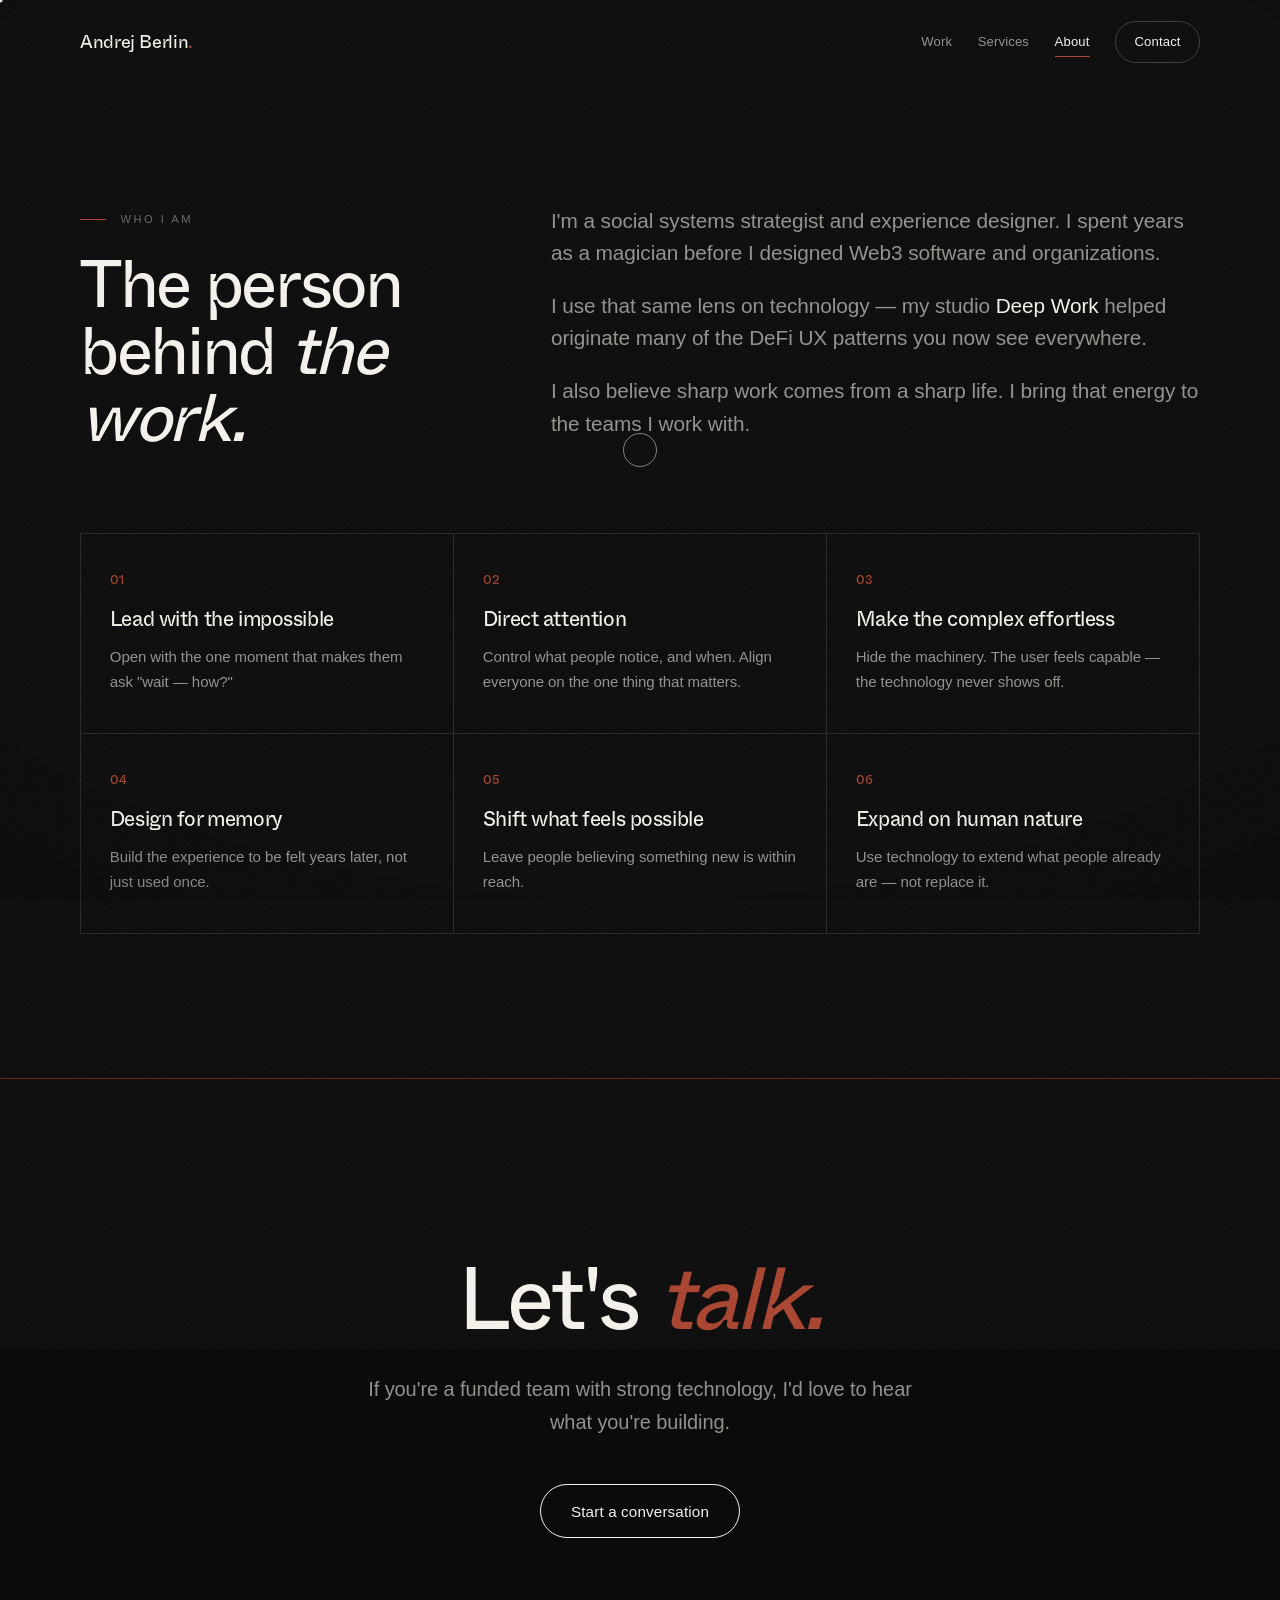
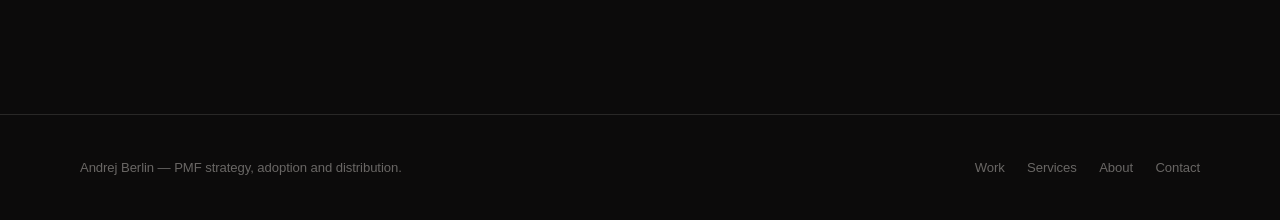
==== about.html @ c1f463de "Build personal website" ====
<!DOCTYPE html>
<html lang="en">
<head>
  <meta charset="UTF-8">
  <meta name="viewport" content="width=device-width, initial-scale=1.0">
  <meta name="description" content="About Andrej Berlin — social systems strategist and experience designer, and the principles behind the work.">
  <title>About — Andrej Berlin</title>
  <link rel="stylesheet" href="styles.css">
</head>
<body>
  <div class="grain" aria-hidden="true"></div>
  <div class="vignette" aria-hidden="true"></div>
  <div class="cursor-ring" aria-hidden="true"></div>
  <div class="cursor-dot" aria-hidden="true"></div>

  <nav class="site-nav" aria-label="Primary navigation">
    <div class="wrap nav-inner">
      <a class="brand" href="index.html">Andrej Berlin<span>.</span></a>
      <div class="nav-links">
        <a href="work.html">Work</a>
        <a href="services.html">Services</a>
        <a href="about.html" aria-current="page">About</a>
        <a class="nav-cta" href="index.html#contact">Contact</a>
      </div>
    </div>
  </nav>

  <main>
    <section class="section page-top">
      <div class="wrap">
        <div class="section-grid">
          <div>
            <p class="section-kicker">Who I am</p>
            <h1 class="page-title reveal">The person behind <span class="accent">the work.</span></h1>
          </div>
          <div class="about-copy">
            <p class="reveal">I'm a social systems strategist and experience designer. I spent years as a magician before I designed Web3 software and organizations.</p>
            <p class="reveal">I use that same lens on technology — my studio <b>Deep Work</b> helped originate many of the DeFi UX patterns you now see everywhere.</p>
            <p class="reveal">I also believe sharp work comes from a sharp life. I bring that energy to the teams I work with.</p>
          </div>
        </div>

        <div class="principles stagger" aria-label="Experience design principles">
          <article class="principle reveal">
            <span class="item-number">01</span>
            <h3>Lead with the impossible</h3>
            <p>Open with the one moment that makes them ask "wait — how?"</p>
          </article>
          <article class="principle reveal">
            <span class="item-number">02</span>
            <h3>Direct attention</h3>
            <p>Control what people notice, and when. Align everyone on the one thing that matters.</p>
          </article>
          <article class="principle reveal">
            <span class="item-number">03</span>
            <h3>Make the complex effortless</h3>
            <p>Hide the machinery. The user feels capable — the technology never shows off.</p>
          </article>
          <article class="principle reveal">
            <span class="item-number">04</span>
            <h3>Design for memory</h3>
            <p>Build the experience to be felt years later, not just used once.</p>
          </article>
          <article class="principle reveal">
            <span class="item-number">05</span>
            <h3>Shift what feels possible</h3>
            <p>Leave people believing something new is within reach.</p>
          </article>
          <article class="principle reveal">
            <span class="item-number">06</span>
            <h3>Expand on human nature</h3>
            <p>Use technology to extend what people already are — not replace it.</p>
          </article>
        </div>
      </div>
    </section>

    <section class="section final hairline-blood">
      <div class="wrap">
        <h2 class="reveal">Let's <span class="accent-blood">talk.</span></h2>
        <p class="reveal">If you're a funded team with strong technology, I'd love to hear what you're building.</p>
        <a class="button reveal" href="https://t.me/andrejberlin" target="_blank" rel="noopener">Start a conversation</a>
      </div>
    </section>
  </main>

  <footer class="site-footer">
    <div class="wrap footer-inner">
      <span>Andrej Berlin — PMF strategy, adoption and distribution.</span>
      <nav class="footer-links" aria-label="Footer">
        <a href="work.html">Work</a>
        <a href="services.html">Services</a>
        <a href="about.html">About</a>
        <a href="index.html#contact">Contact</a>
      </nav>
    </div>
  </footer>

  <script src="script.js"></script>
</body>
</html>
---- styles.css ----
/* ABC Whyte Inktrap — display face. License owned; files live in /fonts/.
   Only the Regular is present, so it covers the 400–500 display range;
   body text falls back to a neutral grotesque per the brief. */
@font-face {
  font-family: "ABC Whyte Inktrap";
  src: url("fonts/ABCWhyteInktrap-Regular.otf") format("opentype");
  font-weight: 400 500;
  font-style: normal;
  font-display: swap;
}

:root {
  --bg: #0c0b0b;
  --fg: #f4f1ea;
  --oxblood: #6e2113;
  --oxblood-bright: #a8442f;
  --muted: rgba(244, 241, 234, 0.58);
  --quiet: rgba(244, 241, 234, 0.40);
  --line: rgba(244, 241, 234, 0.12);
  --line-strong: rgba(244, 241, 234, 0.22);
  --display: "ABC Whyte Inktrap", "Helvetica Neue", Arial, sans-serif;
  --body: "ABC Whyte", "Helvetica Neue", Arial, sans-serif;
  --ease: cubic-bezier(0.16, 1, 0.3, 1);
}

* { box-sizing: border-box; }

html { scroll-behavior: smooth; }

body {
  margin: 0;
  background: var(--bg);
  color: var(--fg);
  font-family: var(--body);
  font-weight: 400;
  line-height: 1.65;
  letter-spacing: -0.005em;
  -webkit-font-smoothing: antialiased;
  text-rendering: optimizeLegibility;
  overflow-x: hidden;
}

::selection {
  background: var(--oxblood);
  color: var(--fg);
}

img { max-width: 100%; display: block; }
a { color: inherit; }

.wrap {
  width: min(1120px, calc(100% - 48px));
  margin: 0 auto;
}

/* ---------- Atmosphere: grain + vignette ---------- */
.grain,
.vignette {
  position: fixed;
  inset: -50%;
  width: 200%;
  height: 200%;
  pointer-events: none;
  z-index: 9000;
}
.grain {
  background-image: url("data:image/svg+xml,%3Csvg xmlns='http://www.w3.org/2000/svg' width='160' height='160'%3E%3Cfilter id='n'%3E%3CfeTurbulence type='fractalNoise' baseFrequency='0.8' numOctaves='2' stitchTiles='stitch'/%3E%3C/filter%3E%3Crect width='100%25' height='100%25' filter='url(%23n)'/%3E%3C/svg%3E");
  opacity: 0.045;
  mix-blend-mode: screen;
  animation: grain 600ms steps(1) infinite;
  will-change: transform;
}
@keyframes grain {
  0%   { transform: translate(0, 0); }
  10%  { transform: translate(-4%, -2%); }
  20%  { transform: translate(-8%, 4%); }
  30%  { transform: translate(4%, -6%); }
  40%  { transform: translate(-2%, 8%); }
  50%  { transform: translate(-8%, 2%); }
  60%  { transform: translate(6%, 0); }
  70%  { transform: translate(0, 6%); }
  80%  { transform: translate(3%, -4%); }
  90%  { transform: translate(-4%, 4%); }
  100% { transform: translate(0, 0); }
}
.vignette {
  inset: 0;
  width: 100%;
  height: 100%;
  background: radial-gradient(125% 105% at 50% 42%, transparent 55%, rgba(0, 0, 0, 0.55) 100%);
  z-index: 8999;
}

/* ---------- Custom cursor ---------- */
.cursor-dot,
.cursor-ring {
  position: fixed;
  top: 0;
  left: 0;
  pointer-events: none;
  z-index: 9500;
  border-radius: 50%;
  transform: translate(-50%, -50%);
  opacity: 0;
  transition: opacity 400ms ease;
}
.cursor-dot {
  width: 5px;
  height: 5px;
  background: var(--fg);
}
.cursor-ring {
  width: 34px;
  height: 34px;
  border: 1px solid rgba(244, 241, 234, 0.5);
  transition: width 300ms var(--ease), height 300ms var(--ease),
              border-color 300ms var(--ease), background-color 300ms var(--ease),
              opacity 400ms ease;
}
body.cursor-on .cursor-dot,
body.cursor-on .cursor-ring { opacity: 1; }
body.cursor-on { cursor: none; }
body.cursor-on a,
body.cursor-on button { cursor: none; }
.cursor-ring.is-hover {
  width: 64px;
  height: 64px;
  border-color: rgba(244, 241, 234, 0.18);
  background: rgba(168, 68, 47, 0.12);
}

/* ---------- Nav ---------- */
.site-nav {
  position: fixed;
  top: 0;
  left: 0;
  right: 0;
  z-index: 100;
  transition: background-color 400ms ease, border-color 400ms ease, backdrop-filter 400ms ease;
  border-bottom: 1px solid transparent;
}
.site-nav.condensed {
  background: rgba(12, 11, 11, 0.72);
  border-bottom-color: var(--line);
  backdrop-filter: blur(14px);
}
.nav-inner {
  display: flex;
  align-items: center;
  justify-content: space-between;
  gap: 1.5rem;
  min-height: 84px;
  transition: min-height 400ms ease;
}
.site-nav.condensed .nav-inner { min-height: 62px; }

.brand {
  font-family: var(--display);
  font-size: 1.15rem;
  font-weight: 500;
  letter-spacing: -0.02em;
  text-decoration: none;
  white-space: nowrap;
}
.brand span { color: var(--oxblood-bright); }

.nav-links {
  display: flex;
  align-items: center;
  gap: 1.6rem;
  font-size: 0.82rem;
  letter-spacing: 0.01em;
  color: var(--muted);
}
.nav-links a {
  position: relative;
  text-decoration: none;
  transition: color 300ms ease;
}
.nav-links a:not(.nav-cta)::after {
  content: "";
  position: absolute;
  left: 0;
  bottom: -4px;
  width: 100%;
  height: 1px;
  background: var(--fg);
  transform: scaleX(0);
  transform-origin: left;
  transition: transform 380ms var(--ease);
}
.nav-links a:not(.nav-cta):hover { color: var(--fg); }
.nav-links a:not(.nav-cta):hover::after { transform: scaleX(1); }
.nav-links a[aria-current="page"] { color: var(--fg); }
.nav-links a[aria-current="page"]:not(.nav-cta)::after { transform: scaleX(1); background: var(--oxblood-bright); }

.nav-cta {
  padding: 0.55rem 1.15rem;
  border: 1px solid var(--line-strong);
  border-radius: 999px;
  color: var(--fg);
  transition: border-color 300ms ease, background-color 300ms ease, color 300ms ease;
}
.nav-cta:hover {
  border-color: var(--oxblood-bright);
  background: var(--oxblood);
}

/* ---------- Buttons ---------- */
.button {
  display: inline-flex;
  align-items: center;
  justify-content: center;
  min-height: 54px;
  padding: 0 1.9rem;
  border: 1px solid var(--fg);
  border-radius: 999px;
  font-family: var(--body);
  font-size: 0.95rem;
  letter-spacing: 0.01em;
  text-decoration: none;
  background: transparent;
  color: var(--fg);
  transition: background-color 320ms var(--ease), color 320ms var(--ease), border-color 320ms var(--ease);
}
.button:hover {
  background: var(--fg);
  color: var(--bg);
}

/* ---------- Eyebrow / kicker labels ---------- */
.eyebrow,
.section-kicker {
  display: inline-block;
  margin: 0 0 1.4rem;
  font-size: 0.7rem;
  font-weight: 500;
  letter-spacing: 0.22em;
  text-transform: uppercase;
  color: var(--quiet);
}
.section-kicker::before {
  content: "";
  display: inline-block;
  width: 26px;
  height: 1px;
  margin-right: 0.9rem;
  vertical-align: middle;
  background: var(--oxblood-bright);
}

/* ---------- Display type ---------- */
h1, h2, h3 {
  font-family: var(--display);
  font-weight: 500;
  letter-spacing: -0.03em;
}
.accent { font-style: italic; }
.accent-blood { color: var(--oxblood-bright); font-style: italic; }

/* ---------- Hero ---------- */
.hero {
  position: relative;
  min-height: 100svh;
  display: flex;
  align-items: center;
  overflow: hidden;
  isolation: isolate;
}
.hero-bg {
  position: absolute;
  inset: 0;
  z-index: -2;
  background: url("assets/hero-experience-lab.png") center / cover no-repeat;
  filter: grayscale(1) contrast(1.05) brightness(0.5);
  opacity: 0.18;
  transform: scale(1.06);
}
.hero::after {
  content: "";
  position: absolute;
  inset: 0;
  z-index: -1;
  background:
    linear-gradient(180deg, rgba(12, 11, 11, 0.65) 0%, rgba(12, 11, 11, 0.2) 45%, var(--bg) 100%),
    linear-gradient(90deg, var(--bg) 0%, rgba(12, 11, 11, 0.35) 60%, rgba(12, 11, 11, 0.05) 100%);
}
.hero-content {
  width: min(900px, 100%);
  padding: 9rem 0 7rem;
}
.hero h1 {
  margin: 0;
  font-size: clamp(2.9rem, 8.5vw, 6.6rem);
  line-height: 0.97;
  letter-spacing: -0.04em;
}
.hero h1 .line {
  display: block;
  overflow: hidden;
}
.hero h1 .line > span {
  display: block;
  transform: translateY(105%);
  transition: transform 900ms var(--ease);
}
.hero p {
  max-width: none;
  text-wrap: balance;
  margin: 2rem 0 0;
  font-size: clamp(1.05rem, 2.2vw, 1.3rem);
  color: var(--muted);
  opacity: 0;
  transform: translateY(14px);
  transition: opacity 900ms ease 700ms, transform 900ms var(--ease) 700ms;
}
/* keep the subline on a single line once there's room for it */
@media (min-width: 760px) {
  .hero p { white-space: nowrap; }
}
/* choreographed load */
body.loaded .hero h1 .line:nth-child(1) > span { transform: translateY(0); transition-delay: 200ms; }
body.loaded .hero h1 .line:nth-child(2) > span { transform: translateY(0); transition-delay: 340ms; }
body.loaded .hero h1 .line:nth-child(3) > span { transform: translateY(0); transition-delay: 480ms; }
body.loaded .hero p { opacity: 1; transform: translateY(0); }
.hero .accent-blood {
  opacity: 0;
  transition: opacity 1000ms ease 1100ms;
}
body.loaded .hero .accent-blood { opacity: 1; }

.scroll-cue {
  position: absolute;
  left: 50%;
  bottom: 2.2rem;
  transform: translateX(-50%);
  font-size: 0.66rem;
  letter-spacing: 0.22em;
  text-transform: uppercase;
  color: var(--quiet);
  opacity: 0;
  transition: opacity 800ms ease 1600ms;
}
body.loaded .scroll-cue { opacity: 1; }
.scroll-cue::after {
  content: "";
  display: block;
  width: 1px;
  height: 34px;
  margin: 0.7rem auto 0;
  background: linear-gradient(var(--quiet), transparent);
  animation: cue 2.4s var(--ease) infinite;
}
@keyframes cue {
  0% { transform: scaleY(0); transform-origin: top; }
  40% { transform: scaleY(1); transform-origin: top; }
  60% { transform: scaleY(1); transform-origin: bottom; }
  100% { transform: scaleY(0); transform-origin: bottom; }
}

/* ---------- Sections ---------- */
.section { padding: clamp(5rem, 12vw, 9rem) 0; }
.hairline { border-top: 1px solid var(--line); }
.hairline-blood { border-top: 1px solid var(--oxblood); }

.section-grid {
  display: grid;
  grid-template-columns: minmax(0, 0.85fr) minmax(0, 1.4fr);
  gap: clamp(2rem, 6vw, 5rem);
  align-items: start;
}

h2 {
  margin: 0;
  font-size: clamp(2.1rem, 5vw, 3.6rem);
  line-height: 1.02;
  letter-spacing: -0.035em;
}

.lead {
  max-width: 44rem;
  margin: 0;
  font-size: clamp(1.05rem, 2vw, 1.25rem);
  line-height: 1.55;
  color: var(--muted);
}
.pull {
  max-width: 36rem;
  margin: 2.4rem 0 0;
  padding-left: 1.6rem;
  border-left: 1px solid var(--oxblood);
  font-family: var(--display);
  font-size: clamp(1.4rem, 3vw, 1.9rem);
  font-style: italic;
  line-height: 1.32;
  letter-spacing: -0.02em;
  color: var(--fg);
}

/* ---------- Subpage masthead ---------- */
.section.page-top { padding-top: clamp(8.5rem, 16vw, 13rem); }
.page-title {
  margin: 0;
  font-size: clamp(2.4rem, 6vw, 4.2rem);
  line-height: 1;
  letter-spacing: -0.035em;
}

/* ---------- Metrics / proof bar ---------- */
.metrics { padding: clamp(3.5rem, 7vw, 5rem) 0; }
.metric-grid {
  display: grid;
  grid-template-columns: repeat(4, 1fr);
  gap: 0;
}
.metric {
  padding: 0.4rem clamp(1rem, 3vw, 2rem) 0.4rem 0;
}
.metric + .metric { border-left: 1px solid var(--line); padding-left: clamp(1rem, 3vw, 2rem); }
.metric strong {
  display: block;
  font-family: var(--display);
  font-size: clamp(2.2rem, 5vw, 3.4rem);
  font-weight: 500;
  letter-spacing: -0.04em;
  line-height: 1;
}
.metric span {
  display: block;
  margin-top: 0.85rem;
  max-width: 16rem;
  font-size: 0.86rem;
  line-height: 1.45;
  color: var(--muted);
}

/* ---------- Principles ---------- */
.principles {
  display: grid;
  grid-template-columns: repeat(3, 1fr);
  margin-top: clamp(3rem, 6vw, 4.5rem);
  border-top: 1px solid var(--line);
  border-left: 1px solid var(--line);
}
.principle {
  padding: 2rem 1.8rem 2.4rem;
  border-right: 1px solid var(--line);
  border-bottom: 1px solid var(--line);
  min-height: 200px;
}
.item-number {
  font-family: var(--display);
  font-size: 0.8rem;
  letter-spacing: 0.05em;
  color: var(--oxblood-bright);
}
.principle h3,
.service h3,
.talk h3 {
  margin: 1rem 0 0;
  font-size: 1.3rem;
  font-weight: 500;
  letter-spacing: -0.02em;
  line-height: 1.15;
}
.principle p,
.service p {
  margin: 0.8rem 0 0;
  font-size: 0.94rem;
  color: var(--muted);
}

/* ---------- Clients ---------- */
.client-grid {
  display: grid;
  grid-template-columns: repeat(3, 1fr);
  margin-top: clamp(3rem, 6vw, 4.5rem);
  border-top: 1px solid var(--line);
  border-left: 1px solid var(--line);
}
.client {
  padding: 1.9rem 1.8rem 2.2rem;
  border-right: 1px solid var(--line);
  border-bottom: 1px solid var(--line);
  min-height: 190px;
}
.client strong {
  display: block;
  font-family: var(--display);
  font-size: 1.35rem;
  font-weight: 500;
  letter-spacing: -0.02em;
}
.client p {
  margin: 0.85rem 0 0;
  font-size: 0.92rem;
  color: var(--muted);
}
.client b { color: var(--fg); font-weight: 500; }
.client-feature {
  grid-column: 1 / -1;
  min-height: auto;
  display: flex;
  align-items: center;
  padding: clamp(2rem, 5vw, 3rem) 1.8rem;
}
.client-feature p {
  margin: 0;
  max-width: 52rem;
  font-family: var(--display);
  font-size: clamp(1.2rem, 2.6vw, 1.65rem);
  font-style: italic;
  line-height: 1.4;
  letter-spacing: -0.02em;
  color: var(--fg);
}
.client-feature b { color: var(--oxblood-bright); font-weight: 400; }

/* ---------- Services ---------- */
.service-grid {
  display: grid;
  grid-template-columns: repeat(3, 1fr);
  margin-top: clamp(3rem, 6vw, 4.5rem);
  border-top: 1px solid var(--line);
  border-left: 1px solid var(--line);
}
.service {
  padding: 2rem 1.8rem 2.4rem;
  border-right: 1px solid var(--line);
  border-bottom: 1px solid var(--line);
}

/* ---------- About ---------- */
.about-copy { max-width: 46rem; }
.about-copy p {
  margin: 0 0 1.3rem;
  font-size: clamp(1.05rem, 2vw, 1.3rem);
  line-height: 1.55;
  color: var(--muted);
}
.about-copy b { color: var(--fg); font-weight: 500; }

/* ---------- Testimonials ---------- */
.quote-grid {
  display: grid;
  grid-template-columns: repeat(3, 1fr);
  gap: 1px;
  margin-top: clamp(3rem, 6vw, 4.5rem);
  background: var(--line);
  border: 1px solid var(--line);
}
.quote {
  margin: 0;
  padding: 2rem 1.8rem;
  background: var(--bg);
}
.quote p {
  margin: 0;
  font-family: var(--display);
  font-size: 1.12rem;
  font-style: italic;
  line-height: 1.45;
  letter-spacing: -0.015em;
  color: var(--fg);
}
.quote cite {
  display: block;
  margin-top: 1.4rem;
  font-family: var(--body);
  font-size: 0.8rem;
  font-style: normal;
  letter-spacing: 0.02em;
  color: var(--quiet);
}

/* ---------- Talks ---------- */
.talk-list {
  margin-top: clamp(3rem, 6vw, 4.5rem);
  border-top: 1px solid var(--line);
}
.talk {
  display: grid;
  grid-template-columns: 12rem minmax(0, 1fr);
  gap: 2rem;
  padding: 2rem 0;
  border-bottom: 1px solid var(--line);
  transition: padding 420ms var(--ease);
}
.talk time {
  font-size: 0.72rem;
  font-weight: 500;
  letter-spacing: 0.16em;
  text-transform: uppercase;
  color: var(--quiet);
  transition: color 420ms ease;
}
.talk h3 {
  margin: 0;
  font-size: clamp(1.3rem, 2.6vw, 1.7rem);
  transition: transform 420ms var(--ease);
}
.talk p {
  max-width: 48rem;
  margin: 0.9rem 0 0;
  font-size: 0.95rem;
  color: var(--muted);
  max-height: 0;
  opacity: 0;
  overflow: hidden;
  transform: translateY(-6px);
  transition: max-height 520ms var(--ease), opacity 420ms ease, transform 520ms var(--ease), margin 520ms var(--ease);
}
.talk:hover { padding: 2.4rem 0; }
.talk:hover time { color: var(--oxblood-bright); }
.talk:hover h3 { transform: translateX(8px); }
.talk:hover p { max-height: 14rem; opacity: 1; transform: translateY(0); }

/* ---------- Final CTA ---------- */
.final {
  text-align: center;
  padding: clamp(6rem, 14vw, 11rem) 0;
}
.final h2 {
  max-width: 16ch;
  margin: 0 auto;
  font-size: clamp(2.6rem, 8vw, 5.5rem);
}
.final p {
  max-width: 34rem;
  margin: 1.8rem auto 0;
  font-size: clamp(1.05rem, 2vw, 1.25rem);
  color: var(--muted);
}
.final .button { margin-top: 2.8rem; }

/* ---------- Footer ---------- */
.site-footer {
  padding: 2.6rem 0;
  border-top: 1px solid var(--line);
  font-size: 0.82rem;
  color: var(--quiet);
}
.footer-inner {
  display: flex;
  justify-content: space-between;
  align-items: center;
  gap: 1.5rem;
  flex-wrap: wrap;
}
.footer-links {
  display: flex;
  gap: 1.4rem;
}
.footer-links a { text-decoration: none; transition: color 300ms ease; }
.footer-links a:hover { color: var(--fg); }

/* ---------- Reveal animation ---------- */
.reveal {
  opacity: 0;
  transform: translateY(26px);
  transition: opacity 800ms ease, transform 900ms var(--ease);
}
.reveal.in {
  opacity: 1;
  transform: none;
}

/* ---------- Word-swap misdirection ---------- */
.swap {
  display: inline-block;
  transition: opacity 600ms ease;
}

/* ---------- Responsive ---------- */
@media (max-width: 940px) {
  .nav-links a:not(.nav-cta) { display: none; }
  .section-grid { grid-template-columns: 1fr; }
  .principles,
  .client-grid,
  .service-grid,
  .quote-grid { grid-template-columns: repeat(2, 1fr); }
  .metric-grid { grid-template-columns: repeat(2, 1fr); gap: 0 0; }
  .metric { padding: 1.5rem 0; border-left: none; }
  .metric + .metric { border-left: none; padding-left: 0; }
  .metric:nth-child(2n) { padding-left: clamp(1rem, 4vw, 2rem); border-left: 1px solid var(--line); }
  .talk:hover p { max-height: none; }
}

@media (max-width: 600px) {
  .principles,
  .client-grid,
  .service-grid,
  .quote-grid { grid-template-columns: 1fr; }
  .metric-grid { grid-template-columns: 1fr; }
  .metric:nth-child(2n) { padding-left: 0; border-left: none; }
  .metric { border-top: 1px solid var(--line); }
  .talk { grid-template-columns: 1fr; gap: 0.5rem; }
  .talk p,
  .talk:hover p { max-height: none; opacity: 1; transform: none; margin-top: 0.7rem; }
}

@media (hover: none) {
  .cursor-dot, .cursor-ring { display: none; }
  .talk p { max-height: none; opacity: 1; transform: none; }
}

@media (prefers-reduced-motion: reduce) {
  html { scroll-behavior: auto; }
  .grain { animation: none; }
  .scroll-cue::after { animation: none; }
  .reveal { opacity: 1; transform: none; transition: none; }
  .hero h1 .line > span,
  .hero p,
  .hero .accent-blood { transform: none; opacity: 1; transition: none; }
  .cursor-dot, .cursor-ring { display: none; }
  .swap { transition: none; }
}
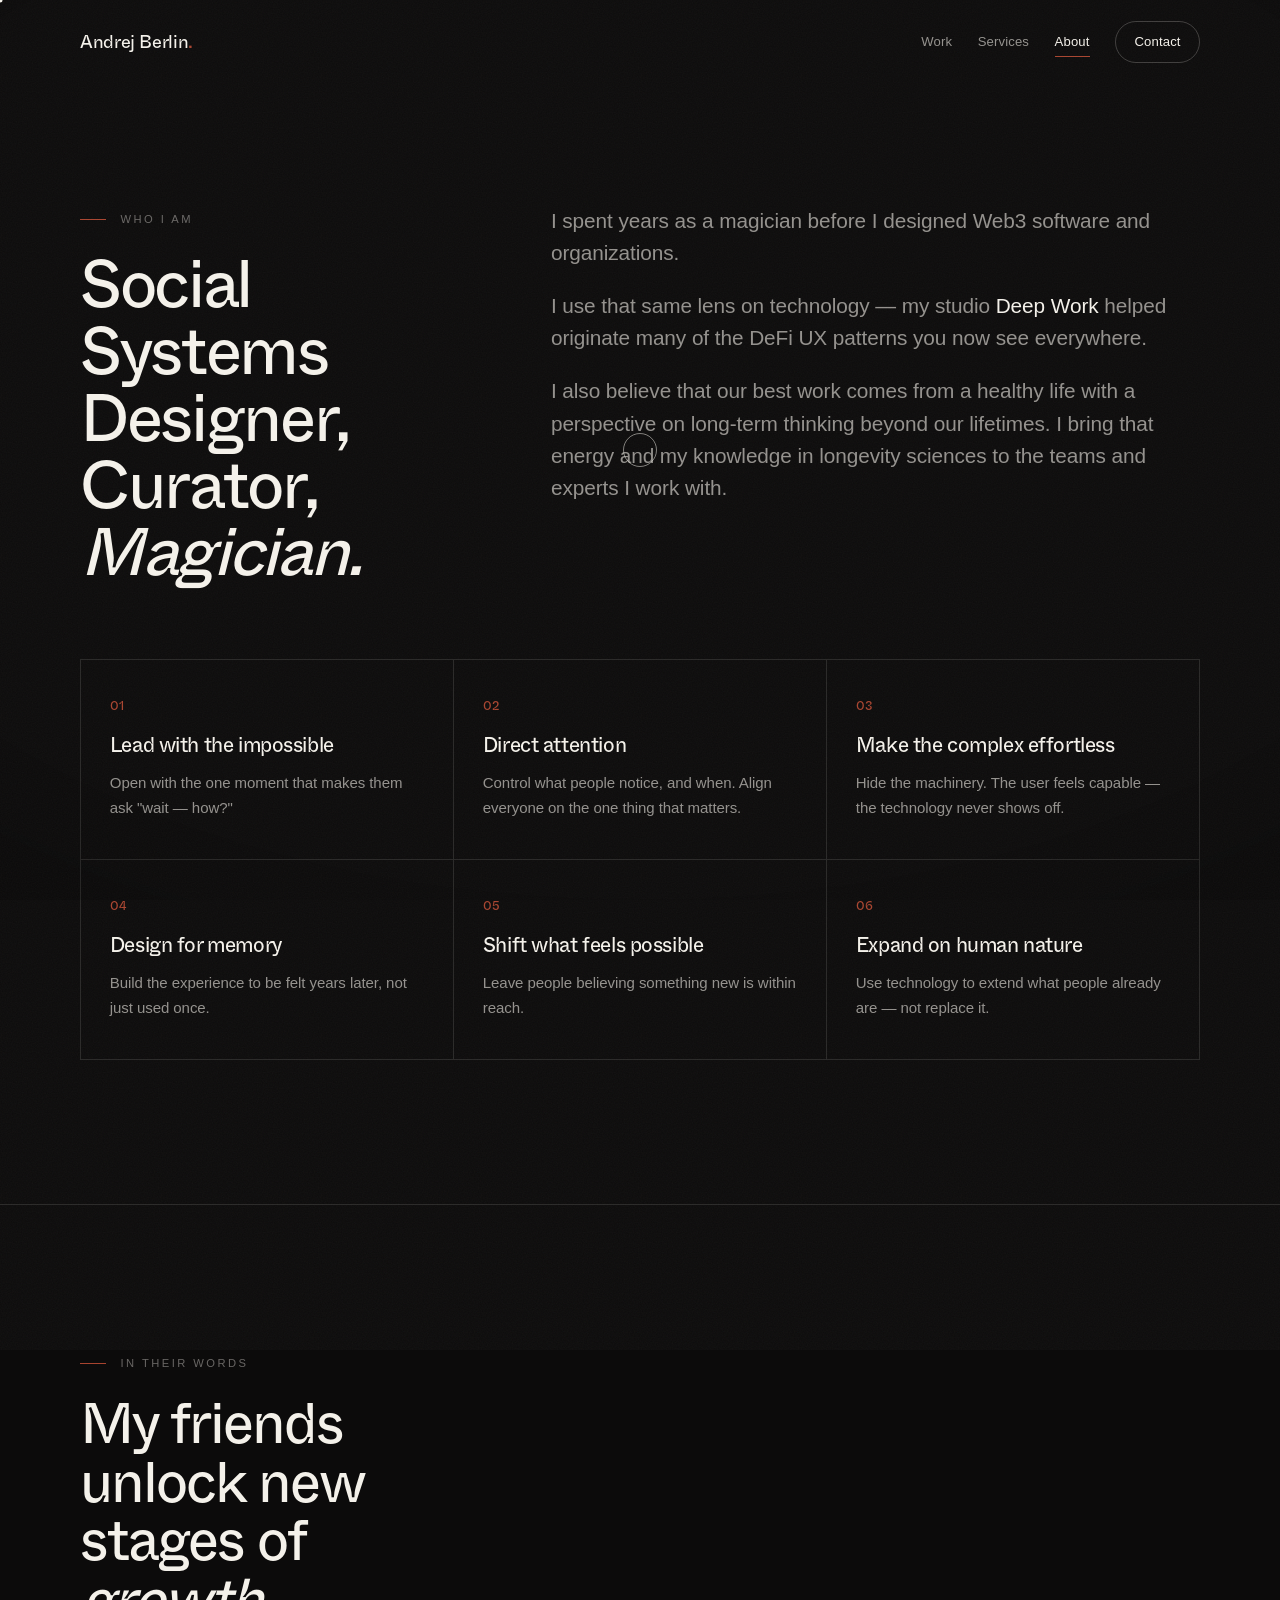
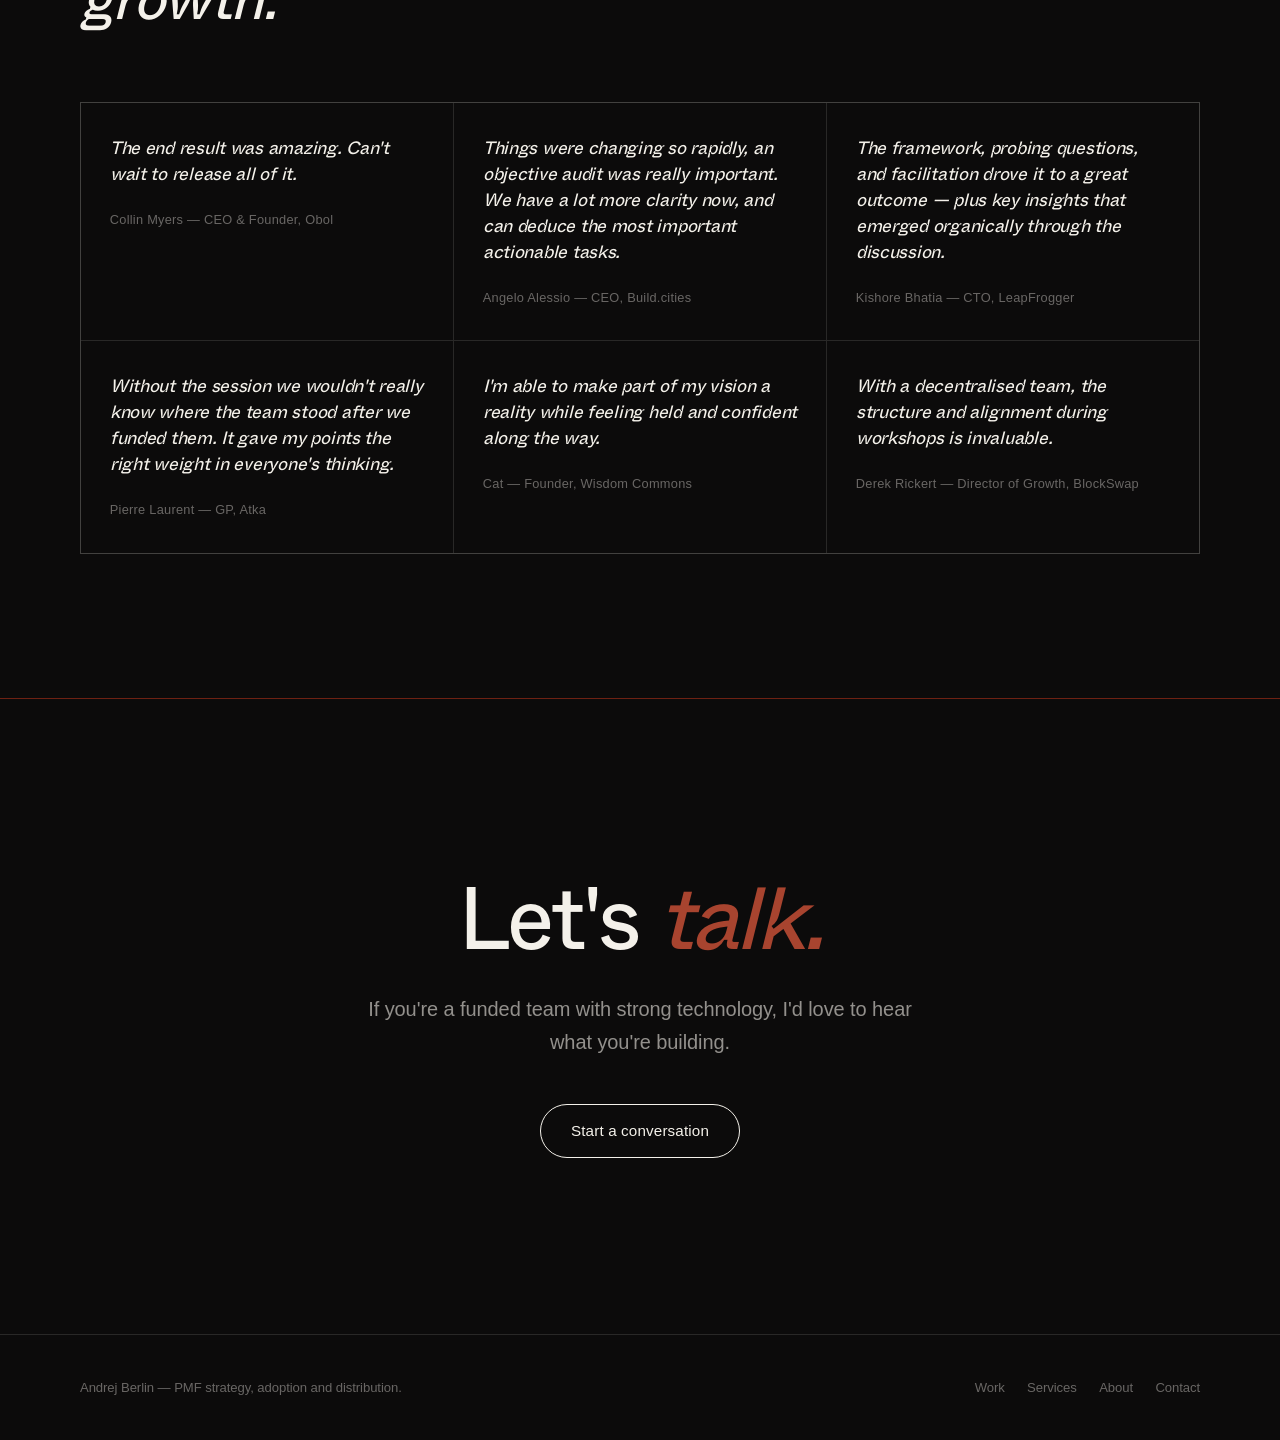
==== commit 0732accb: "Refine homepage and work page layout" ====
--- a/about.html
+++ b/about.html
@@ -5,7 +5,7 @@
   <meta name="viewport" content="width=device-width, initial-scale=1.0">
   <meta name="description" content="About Andrej Berlin — social systems strategist and experience designer, and the principles behind the work.">
   <title>About — Andrej Berlin</title>
-  <link rel="stylesheet" href="styles.css">
+  <link rel="stylesheet" href="styles.css?v=20260611-building-card">
 </head>
 <body>
   <div class="grain" aria-hidden="true"></div>
@@ -21,6 +21,16 @@
         <a href="services.html">Services</a>
         <a href="about.html" aria-current="page">About</a>
         <a class="nav-cta" href="index.html#contact">Contact</a>
+        <button class="nav-toggle" type="button" aria-label="Open menu" aria-expanded="false" aria-controls="mobile-menu">
+          <span></span>
+          <span></span>
+          <span></span>
+        </button>
+      </div>
+      <div class="mobile-menu" id="mobile-menu">
+        <a href="work.html">Work</a>
+        <a href="services.html">Services</a>
+        <a href="about.html" aria-current="page">About</a>
       </div>
     </div>
   </nav>
@@ -31,12 +41,12 @@
         <div class="section-grid">
           <div>
             <p class="section-kicker">Who I am</p>
-            <h1 class="page-title reveal">The person behind <span class="accent">the work.</span></h1>
+            <h1 class="page-title reveal">Social Systems Designer, Curator, <span class="accent">Magician.</span></h1>
           </div>
           <div class="about-copy">
-            <p class="reveal">I'm a social systems strategist and experience designer. I spent years as a magician before I designed Web3 software and organizations.</p>
+            <p class="reveal">I spent years as a magician before I designed Web3 software and organizations.</p>
             <p class="reveal">I use that same lens on technology — my studio <b>Deep Work</b> helped originate many of the DeFi UX patterns you now see everywhere.</p>
-            <p class="reveal">I also believe sharp work comes from a sharp life. I bring that energy to the teams I work with.</p>
+            <p class="reveal">I also believe that our best work comes from a healthy life with a perspective on long-term thinking beyond our lifetimes. I bring that energy and my knowledge in longevity sciences to the teams and experts I work with.</p>
           </div>
         </div>
 
@@ -75,6 +85,44 @@
       </div>
     </section>
 
+    <section class="section hairline" aria-labelledby="testimonials-title">
+      <div class="wrap">
+        <div class="section-grid">
+          <div>
+            <p class="section-kicker">In their words</p>
+            <h2 id="testimonials-title" class="reveal">My friends unlock new stages of <span class="accent">growth.</span></h2>
+          </div>
+        </div>
+
+        <div class="quote-grid stagger">
+          <blockquote class="quote reveal">
+            <p>The end result was amazing. Can't wait to release all of it.</p>
+            <cite>Collin Myers — CEO &amp; Founder, Obol</cite>
+          </blockquote>
+          <blockquote class="quote reveal">
+            <p>Things were changing so rapidly, an objective audit was really important. We have a lot more clarity now, and can deduce the most important actionable tasks.</p>
+            <cite>Angelo Alessio — CEO, Build.cities</cite>
+          </blockquote>
+          <blockquote class="quote reveal">
+            <p>The framework, probing questions, and facilitation drove it to a great outcome — plus key insights that emerged organically through the discussion.</p>
+            <cite>Kishore Bhatia — CTO, LeapFrogger</cite>
+          </blockquote>
+          <blockquote class="quote reveal">
+            <p>Without the session we wouldn't really know where the team stood after we funded them. It gave my points the right weight in everyone's thinking.</p>
+            <cite>Pierre Laurent — GP, Atka</cite>
+          </blockquote>
+          <blockquote class="quote reveal">
+            <p>I'm able to make part of my vision a reality while feeling held and confident along the way.</p>
+            <cite>Cat — Founder, Wisdom Commons</cite>
+          </blockquote>
+          <blockquote class="quote reveal">
+            <p>With a decentralised team, the structure and alignment during workshops is invaluable.</p>
+            <cite>Derek Rickert — Director of Growth, BlockSwap</cite>
+          </blockquote>
+        </div>
+      </div>
+    </section>
+
     <section class="section final hairline-blood">
       <div class="wrap">
         <h2 class="reveal">Let's <span class="accent-blood">talk.</span></h2>
@@ -96,6 +144,6 @@
     </div>
   </footer>
 
-  <script src="script.js"></script>
+  <script src="script.js?v=20260611-layout"></script>
 </body>
 </html>
--- a/styles.css
+++ b/styles.css
@@ -145,6 +145,7 @@
   backdrop-filter: blur(14px);
 }
 .nav-inner {
+  position: relative;
   display: flex;
   align-items: center;
   justify-content: space-between;
@@ -204,6 +205,75 @@
 .nav-cta:hover {
   border-color: var(--oxblood-bright);
   background: var(--oxblood);
+}
+.nav-toggle {
+  display: none;
+  align-items: center;
+  justify-content: center;
+  flex-direction: column;
+  gap: 4px;
+  width: 44px;
+  height: 44px;
+  padding: 0;
+  border: 1px solid var(--line-strong);
+  border-radius: 999px;
+  background: rgba(244, 241, 234, 0.03);
+  color: var(--fg);
+  transition: border-color 300ms ease, background-color 300ms ease;
+}
+.nav-toggle:hover,
+.site-nav.menu-open .nav-toggle {
+  border-color: var(--oxblood-bright);
+  background: rgba(110, 33, 19, 0.7);
+}
+.nav-toggle span {
+  display: block;
+  width: 16px;
+  height: 1px;
+  background: currentColor;
+  transform-origin: center;
+  transition: opacity 220ms ease, transform 260ms var(--ease);
+}
+.site-nav.menu-open .nav-toggle span:nth-child(1) { transform: translateY(5px) rotate(45deg); }
+.site-nav.menu-open .nav-toggle span:nth-child(2) { opacity: 0; }
+.site-nav.menu-open .nav-toggle span:nth-child(3) { transform: translateY(-5px) rotate(-45deg); }
+.mobile-menu {
+  display: none;
+  position: absolute;
+  top: calc(100% + 0.45rem);
+  right: 0;
+  width: min(14rem, calc(100vw - 48px));
+  padding: 0.5rem;
+  border: 1px solid var(--line-strong);
+  border-radius: 8px;
+  background: rgba(12, 11, 11, 0.88);
+  -webkit-backdrop-filter: blur(16px);
+  backdrop-filter: blur(16px);
+  box-shadow: 0 18px 45px rgba(0, 0, 0, 0.38);
+  opacity: 0;
+  pointer-events: none;
+  transform: translateY(-6px);
+  transition: opacity 220ms ease, transform 260ms var(--ease);
+}
+.mobile-menu a {
+  display: block;
+  padding: 0.78rem 0.85rem;
+  border-radius: 6px;
+  color: var(--muted);
+  font-size: 0.86rem;
+  line-height: 1.2;
+  text-decoration: none;
+  transition: background-color 240ms ease, color 240ms ease;
+}
+.mobile-menu a:hover,
+.mobile-menu a[aria-current="page"] {
+  background: rgba(244, 241, 234, 0.06);
+  color: var(--fg);
+}
+.site-nav.menu-open .mobile-menu {
+  opacity: 1;
+  pointer-events: auto;
+  transform: none;
 }
 
 /* ---------- Buttons ---------- */
@@ -318,6 +388,9 @@
 @media (min-width: 760px) {
   .hero p { white-space: nowrap; }
 }
+@media (min-width: 900px) {
+  .hero-content { transform: translateY(-7rem); }
+}
 /* choreographed load */
 body.loaded .hero h1 .line:nth-child(1) > span { transform: translateY(0); transition-delay: 200ms; }
 body.loaded .hero h1 .line:nth-child(2) > span { transform: translateY(0); transition-delay: 340ms; }
@@ -358,6 +431,73 @@
   100% { transform: scaleY(0); transform-origin: bottom; }
 }
 
+.brand-marquee {
+  position: relative;
+  margin-top: clamp(2.6rem, 5vw, 3.6rem);
+  left: calc((100vw - min(1120px, calc(100vw - 48px))) / -2);
+  width: 100vw;
+  z-index: 3;
+  overflow: hidden;
+  border-top: 1px solid var(--line);
+  border-bottom: 1px solid var(--line);
+  background:
+    linear-gradient(90deg, rgba(12, 11, 11, 0.86), rgba(12, 11, 11, 0.44) 48%, rgba(12, 11, 11, 0.86)),
+    rgba(244, 241, 234, 0.035);
+  -webkit-backdrop-filter: blur(14px);
+  backdrop-filter: blur(14px);
+  opacity: 0;
+  transform: translateY(14px);
+  transition: opacity 900ms ease 1200ms, transform 900ms var(--ease) 1200ms;
+  -webkit-mask-image: linear-gradient(90deg, transparent, #000 7%, #000 93%, transparent);
+  mask-image: linear-gradient(90deg, transparent, #000 7%, #000 93%, transparent);
+}
+body.loaded .brand-marquee {
+  opacity: 1;
+  transform: none;
+}
+.brand-track {
+  display: flex;
+  width: max-content;
+  animation: brand-scroll 46s linear infinite;
+  will-change: transform;
+}
+.brand-marquee:hover .brand-track { animation-play-state: paused; }
+.brand-set {
+  display: flex;
+  align-items: center;
+  flex: 0 0 auto;
+  gap: clamp(1.65rem, 3.2vw, 3.15rem);
+  padding: 0.82rem clamp(1.65rem, 3.2vw, 3.15rem) 0.82rem 0;
+}
+.brand-item {
+  display: inline-flex;
+  align-items: center;
+  flex: 0 0 auto;
+  min-width: max-content;
+  gap: 0.72rem;
+  color: rgba(244, 241, 234, 0.74);
+  font-size: 0.7rem;
+  font-weight: 500;
+  letter-spacing: 0.16em;
+  line-height: 1;
+  text-transform: uppercase;
+  white-space: nowrap;
+}
+.brand-item img {
+  width: 2.45rem;
+  height: 2.45rem;
+  padding: 0.36rem;
+  border: 1px solid rgba(244, 241, 234, 0.14);
+  border-radius: 50%;
+  background: rgba(244, 241, 234, 0.055);
+  object-fit: contain;
+  filter: grayscale(1) saturate(0) brightness(1.28) contrast(0.96);
+  opacity: 0.82;
+}
+@keyframes brand-scroll {
+  to { transform: translateX(-50%); }
+}
+
 /* ---------- Sections ---------- */
 .section { padding: clamp(5rem, 12vw, 9rem) 0; }
 .hairline { border-top: 1px solid var(--line); }
@@ -515,6 +655,42 @@
   color: var(--fg);
 }
 .client-feature b { color: var(--oxblood-bright); font-weight: 400; }
+.client-building {
+  display: grid;
+  grid-template-columns: minmax(9.5rem, 0.28fr) minmax(0, 1fr);
+  gap: clamp(2rem, 6vw, 5rem);
+  align-items: start;
+  padding-inline: clamp(2rem, 5vw, 3.4rem);
+}
+.client-building .client-tag {
+  margin: 0;
+  padding-top: 0.42rem;
+}
+.client-building p {
+  max-width: 54rem;
+}
+.client-link {
+  text-decoration: none;
+  color: inherit;
+  transition: background-color 320ms var(--ease);
+}
+.client-link:hover { background: rgba(244, 241, 234, 0.03); }
+.client-tag {
+  display: inline-block;
+  margin-bottom: 1.1rem;
+  font-size: 0.7rem;
+  font-weight: 500;
+  letter-spacing: 0.22em;
+  text-transform: uppercase;
+  color: var(--oxblood-bright);
+}
+.client-arrow {
+  color: var(--oxblood-bright);
+  white-space: nowrap;
+}
+.client-link:hover .client-arrow { color: var(--fg); }
+
+.button-spaced { margin-top: 2.2rem; }
 
 /* ---------- Services ---------- */
 .service-grid {
@@ -580,11 +756,12 @@
 }
 .talk {
   display: grid;
-  grid-template-columns: 12rem minmax(0, 1fr);
+  grid-template-columns: 11rem minmax(11rem, 17rem) minmax(0, 1fr);
   gap: 2rem;
+  align-items: start;
   padding: 2rem 0;
   border-bottom: 1px solid var(--line);
-  transition: padding 420ms var(--ease);
+  transition: border-color 420ms ease;
 }
 .talk time {
   font-size: 0.72rem;
@@ -594,26 +771,47 @@
   color: var(--quiet);
   transition: color 420ms ease;
 }
+.talk-media {
+  display: block;
+  aspect-ratio: 16 / 10;
+  overflow: hidden;
+  border: 1px solid var(--line);
+  border-radius: 8px;
+  background: rgba(244, 241, 234, 0.04);
+}
+.talk-media img {
+  width: 100%;
+  height: 100%;
+  object-fit: cover;
+  transition: transform 520ms var(--ease), filter 520ms ease;
+}
 .talk h3 {
   margin: 0;
   font-size: clamp(1.3rem, 2.6vw, 1.7rem);
-  transition: transform 420ms var(--ease);
+}
+.talk h3 a {
+  text-decoration: none;
+  transition: color 300ms ease;
+}
+.talk h3 a::after {
+  content: "↗";
+  display: inline-block;
+  margin-left: 0.45rem;
+  color: var(--oxblood-bright);
+  font-family: var(--body);
+  font-size: 0.8em;
+  transform: translateY(-0.08em);
 }
 .talk p {
   max-width: 48rem;
   margin: 0.9rem 0 0;
   font-size: 0.95rem;
   color: var(--muted);
-  max-height: 0;
-  opacity: 0;
-  overflow: hidden;
-  transform: translateY(-6px);
-  transition: max-height 520ms var(--ease), opacity 420ms ease, transform 520ms var(--ease), margin 520ms var(--ease);
-}
-.talk:hover { padding: 2.4rem 0; }
+}
+.talk:hover { border-color: var(--line-strong); }
 .talk:hover time { color: var(--oxblood-bright); }
-.talk:hover h3 { transform: translateX(8px); }
-.talk:hover p { max-height: 14rem; opacity: 1; transform: translateY(0); }
+.talk:hover .talk-media img { transform: scale(1.04); filter: saturate(1.08); }
+.talk:hover h3 a { color: var(--oxblood-bright); }
 
 /* ---------- Final CTA ---------- */
 .final {
@@ -673,7 +871,13 @@
 
 /* ---------- Responsive ---------- */
 @media (max-width: 940px) {
-  .nav-links a:not(.nav-cta) { display: none; }
+  .nav-links {
+    gap: 0.75rem;
+  }
+  .nav-links > a:not(.nav-cta) { display: none; }
+  .nav-toggle,
+  .mobile-menu { display: flex; }
+  .mobile-menu { flex-direction: column; }
   .section-grid { grid-template-columns: 1fr; }
   .principles,
   .client-grid,
@@ -683,31 +887,87 @@
   .metric { padding: 1.5rem 0; border-left: none; }
   .metric + .metric { border-left: none; padding-left: 0; }
   .metric:nth-child(2n) { padding-left: clamp(1rem, 4vw, 2rem); border-left: 1px solid var(--line); }
-  .talk:hover p { max-height: none; }
+  .talk { grid-template-columns: 9rem minmax(10rem, 14rem) minmax(0, 1fr); gap: 1.3rem; }
 }
 
 @media (max-width: 600px) {
+  .brand-marquee {
+    -webkit-mask-image: linear-gradient(90deg, transparent, #000 12%, #000 88%, transparent);
+    mask-image: linear-gradient(90deg, transparent, #000 12%, #000 88%, transparent);
+  }
+  .brand-set {
+    gap: 1.15rem;
+    padding: 0.72rem 1.15rem 0.72rem 0;
+  }
+  .brand-item {
+    gap: 0.55rem;
+    font-size: 0.62rem;
+    letter-spacing: 0.11em;
+  }
+  .brand-item img {
+    width: 2rem;
+    height: 2rem;
+    padding: 0.28rem;
+  }
   .principles,
   .client-grid,
   .service-grid,
   .quote-grid { grid-template-columns: 1fr; }
+  .client-building {
+    grid-template-columns: 1fr;
+    gap: 1.15rem;
+  }
+  .client-building .client-tag {
+    padding-top: 0;
+  }
   .metric-grid { grid-template-columns: 1fr; }
   .metric:nth-child(2n) { padding-left: 0; border-left: none; }
   .metric { border-top: 1px solid var(--line); }
-  .talk { grid-template-columns: 1fr; gap: 0.5rem; }
-  .talk p,
-  .talk:hover p { max-height: none; opacity: 1; transform: none; margin-top: 0.7rem; }
+  .talk { grid-template-columns: 1fr; gap: 1rem; }
+  .talk-media { aspect-ratio: 16 / 9; }
+  .talk p { margin-top: 0.7rem; }
+}
+
+@media (max-width: 380px) {
+  .site-nav .wrap { width: min(1120px, calc(100% - 32px)); }
+  .nav-inner { gap: 0.75rem; }
+  .brand { font-size: 1.03rem; }
+  .nav-cta { padding: 0.5rem 0.9rem; }
+  .nav-toggle {
+    width: 40px;
+    height: 40px;
+  }
+  .mobile-menu { width: min(14rem, calc(100vw - 32px)); }
 }
 
 @media (hover: none) {
   .cursor-dot, .cursor-ring { display: none; }
-  .talk p { max-height: none; opacity: 1; transform: none; }
+  .talk-media img { transition: none; }
 }
 
 @media (prefers-reduced-motion: reduce) {
   html { scroll-behavior: auto; }
   .grain { animation: none; }
   .scroll-cue::after { animation: none; }
+  .brand-track { animation: none; }
+  .brand-track {
+    width: 100%;
+    justify-content: center;
+  }
+  .brand-marquee {
+    -webkit-mask-image: none;
+    mask-image: none;
+    transform: none;
+    opacity: 1;
+  }
+  .brand-set {
+    flex-wrap: wrap;
+    justify-content: center;
+    width: min(1120px, calc(100vw - 48px));
+    margin: 0 auto;
+    padding-left: 0;
+  }
+  .brand-set[aria-hidden="true"] { display: none; }
   .reveal { opacity: 1; transform: none; transition: none; }
   .hero h1 .line > span,
   .hero p,
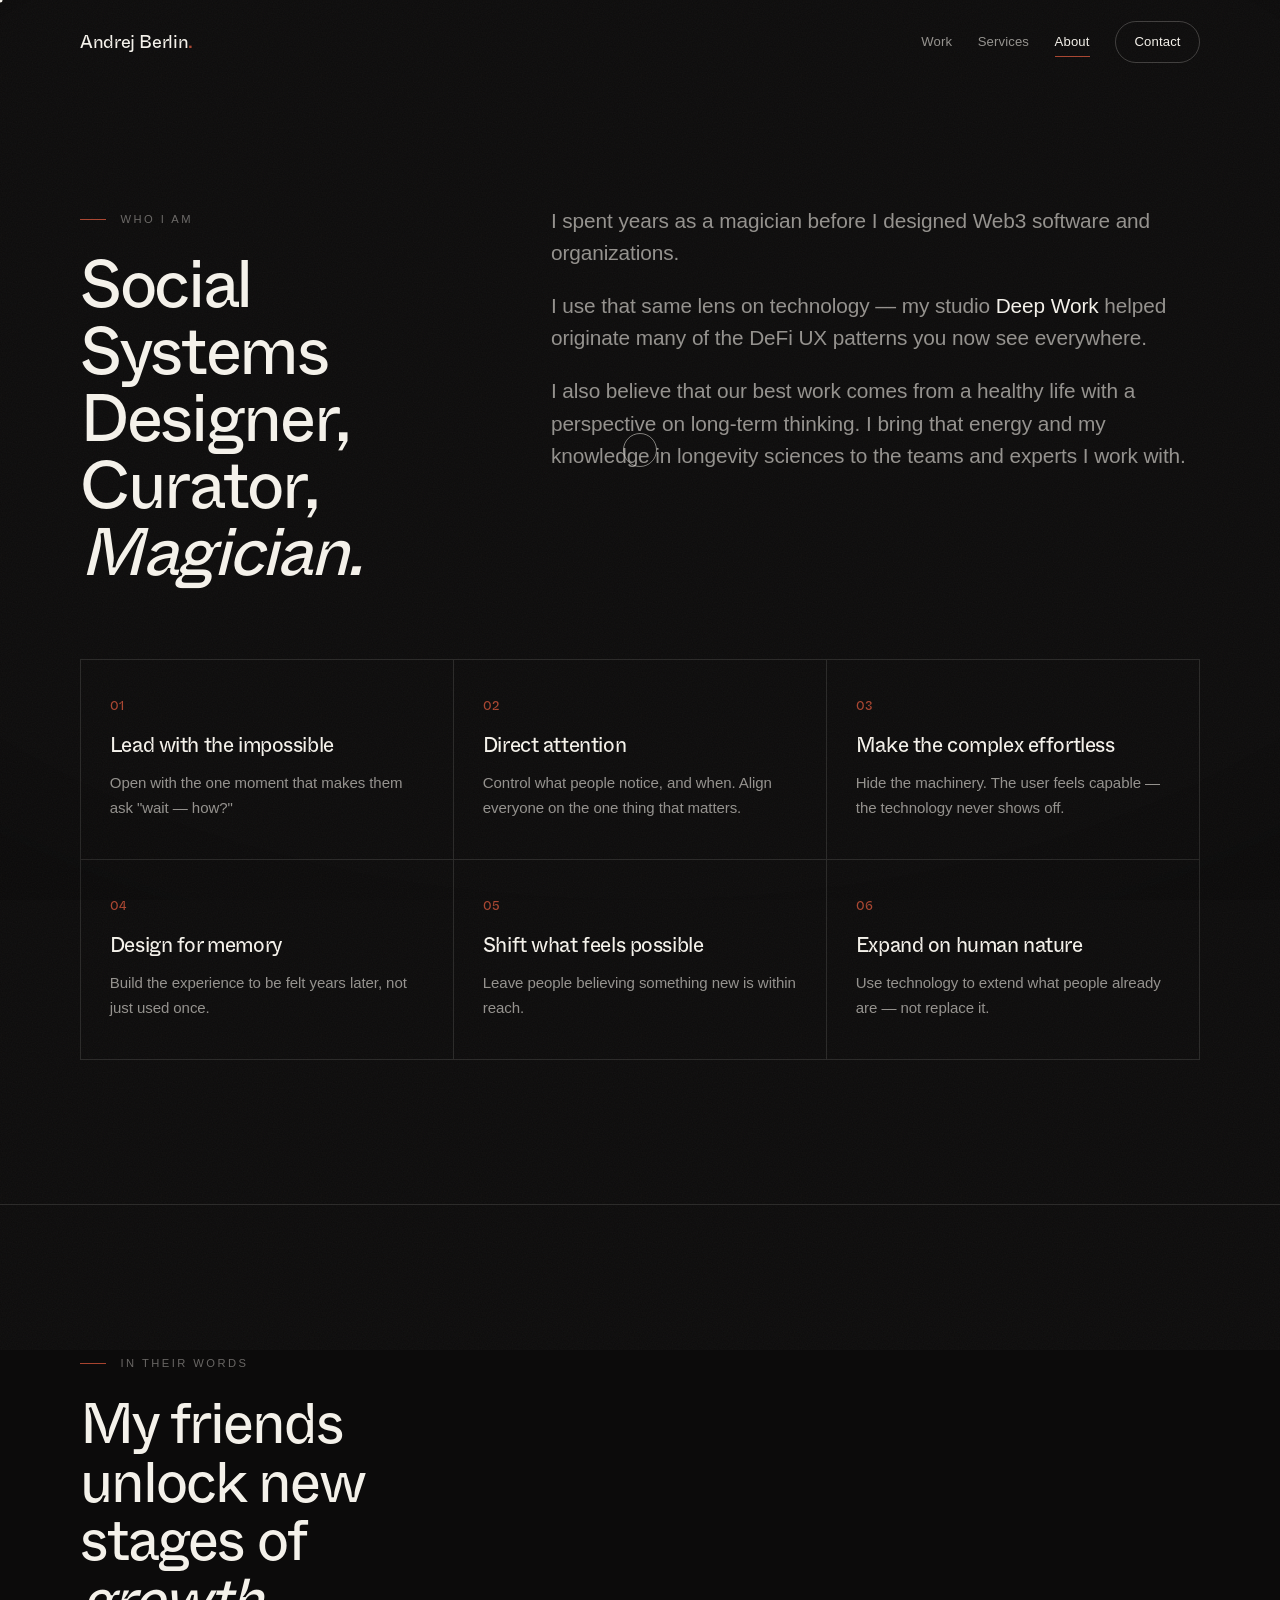
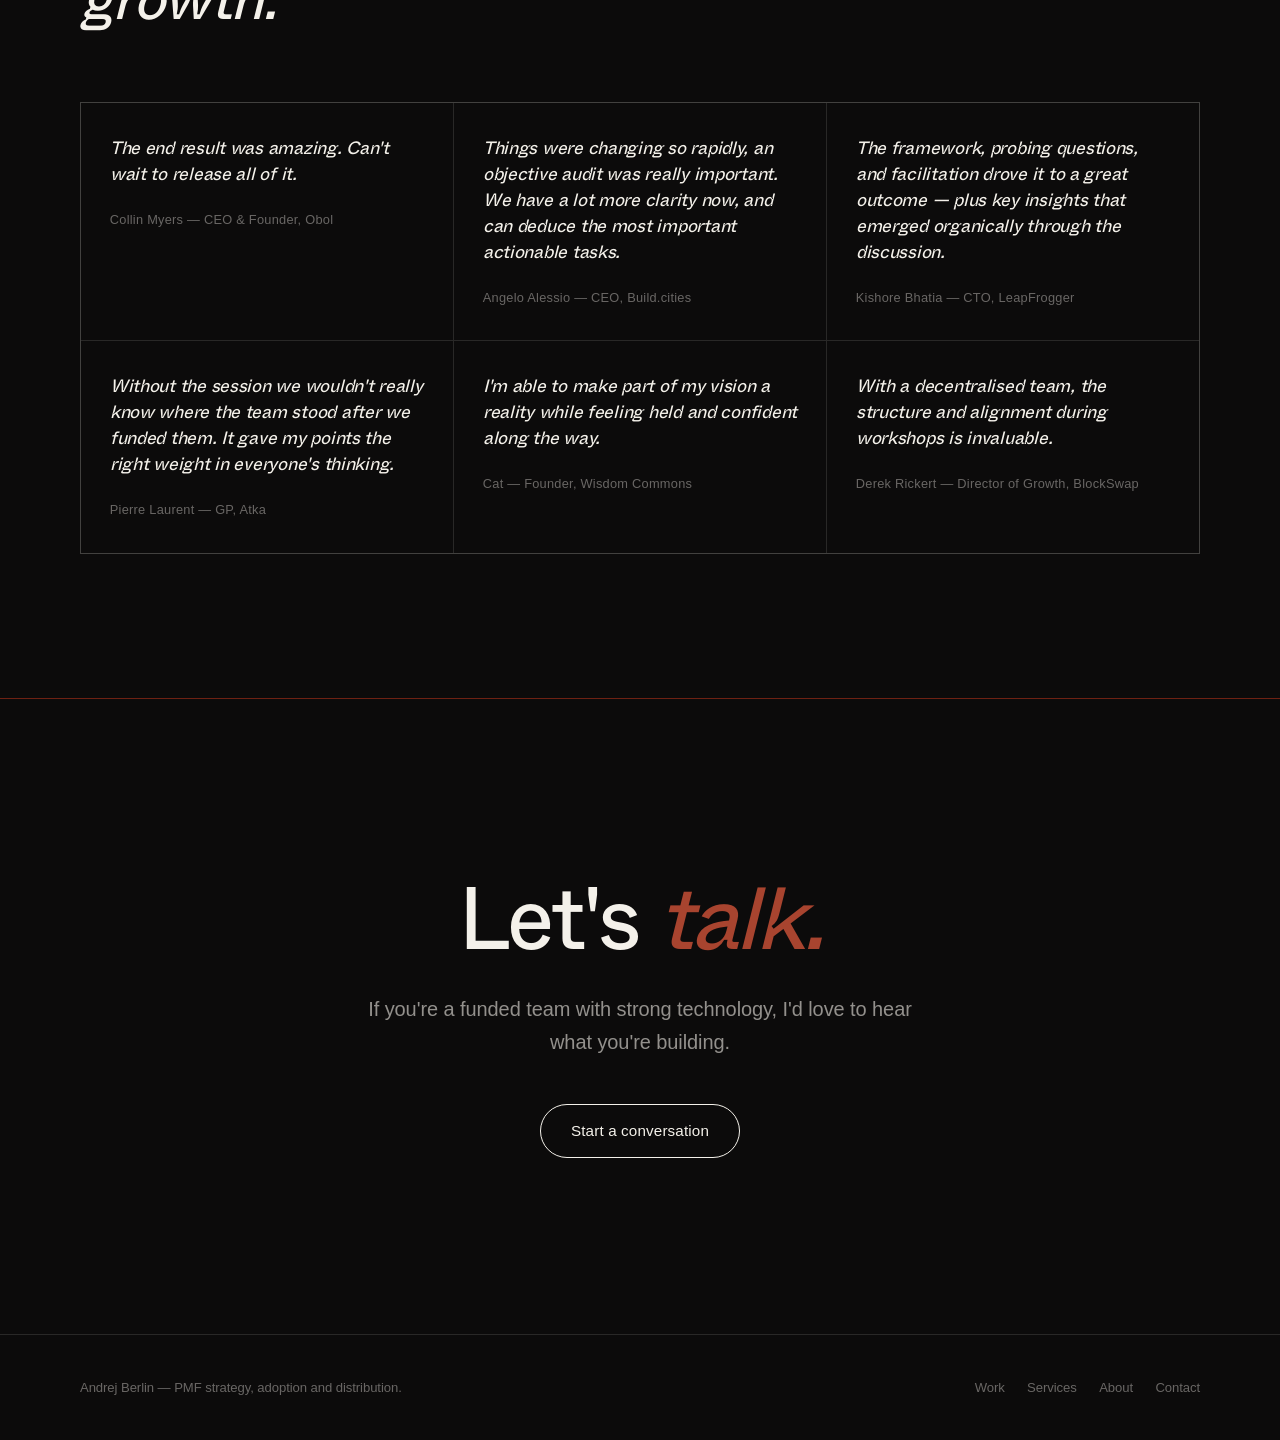
==== commit 676003d4: "Update longevity copy" ====
--- a/about.html
+++ b/about.html
@@ -46,7 +46,7 @@
           <div class="about-copy">
             <p class="reveal">I spent years as a magician before I designed Web3 software and organizations.</p>
             <p class="reveal">I use that same lens on technology — my studio <b>Deep Work</b> helped originate many of the DeFi UX patterns you now see everywhere.</p>
-            <p class="reveal">I also believe that our best work comes from a healthy life with a perspective on long-term thinking beyond our lifetimes. I bring that energy and my knowledge in longevity sciences to the teams and experts I work with.</p>
+            <p class="reveal">I also believe that our best work comes from a healthy life with a perspective on long-term thinking. I bring that energy and my knowledge in longevity sciences to the teams and experts I work with.</p>
           </div>
         </div>
 
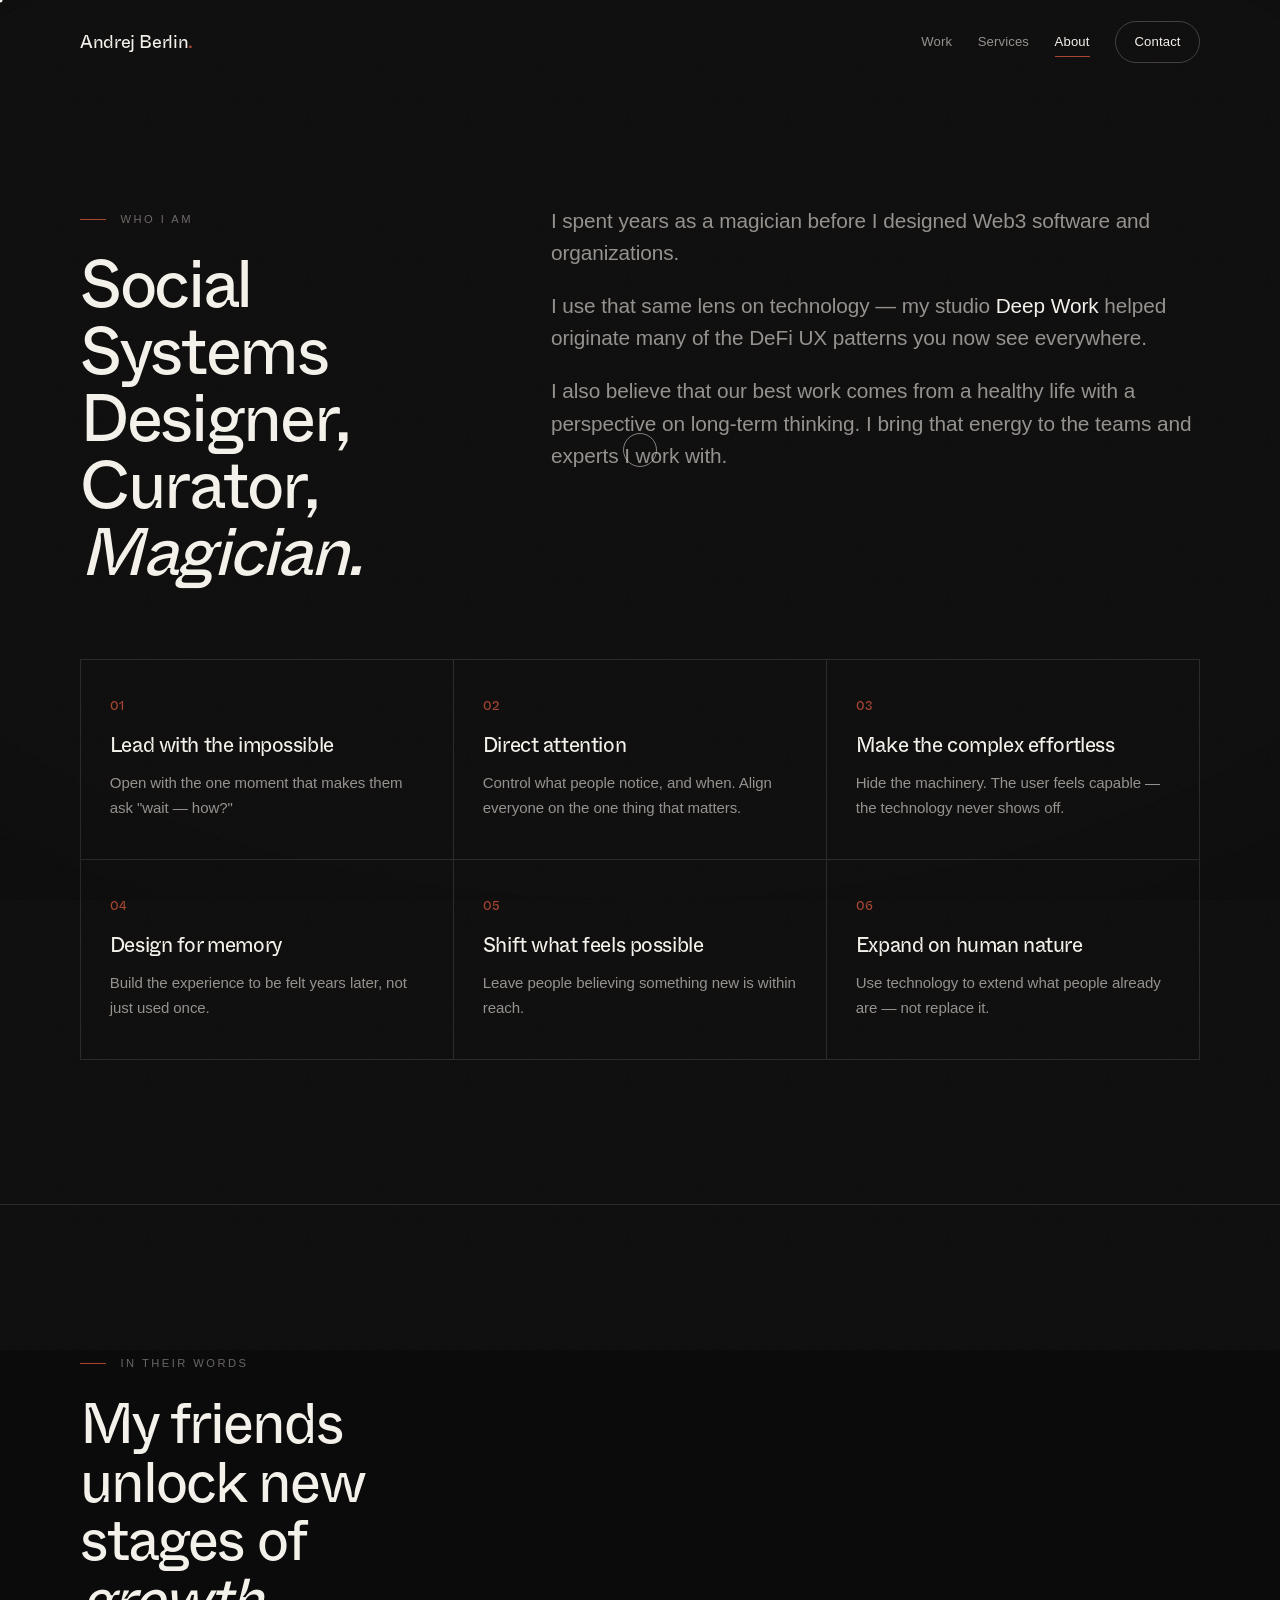
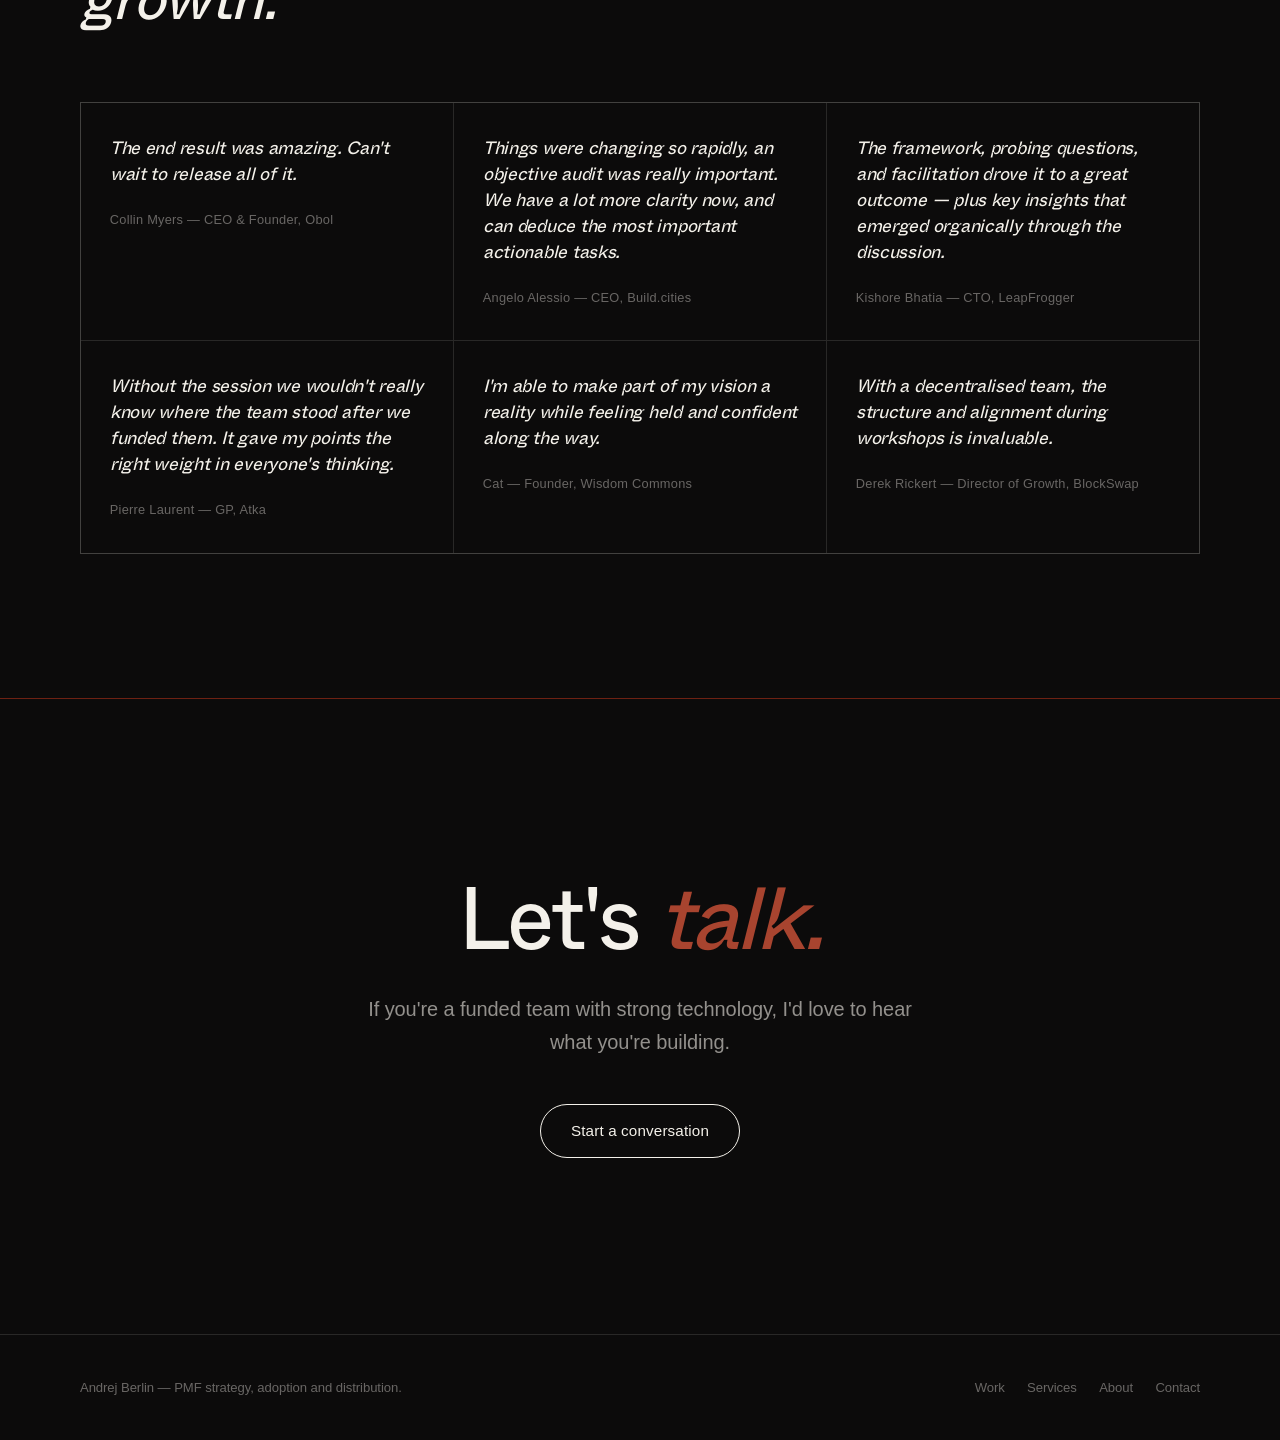
==== commit 00fbf974: "Tighten about life copy" ====
--- a/about.html
+++ b/about.html
@@ -46,7 +46,7 @@
           <div class="about-copy">
             <p class="reveal">I spent years as a magician before I designed Web3 software and organizations.</p>
             <p class="reveal">I use that same lens on technology — my studio <b>Deep Work</b> helped originate many of the DeFi UX patterns you now see everywhere.</p>
-            <p class="reveal">I also believe that our best work comes from a healthy life with a perspective on long-term thinking. I bring that energy and my knowledge in longevity sciences to the teams and experts I work with.</p>
+            <p class="reveal">I also believe that our best work comes from a healthy life with a perspective on long-term thinking. I bring that energy to the teams and experts I work with.</p>
           </div>
         </div>
 
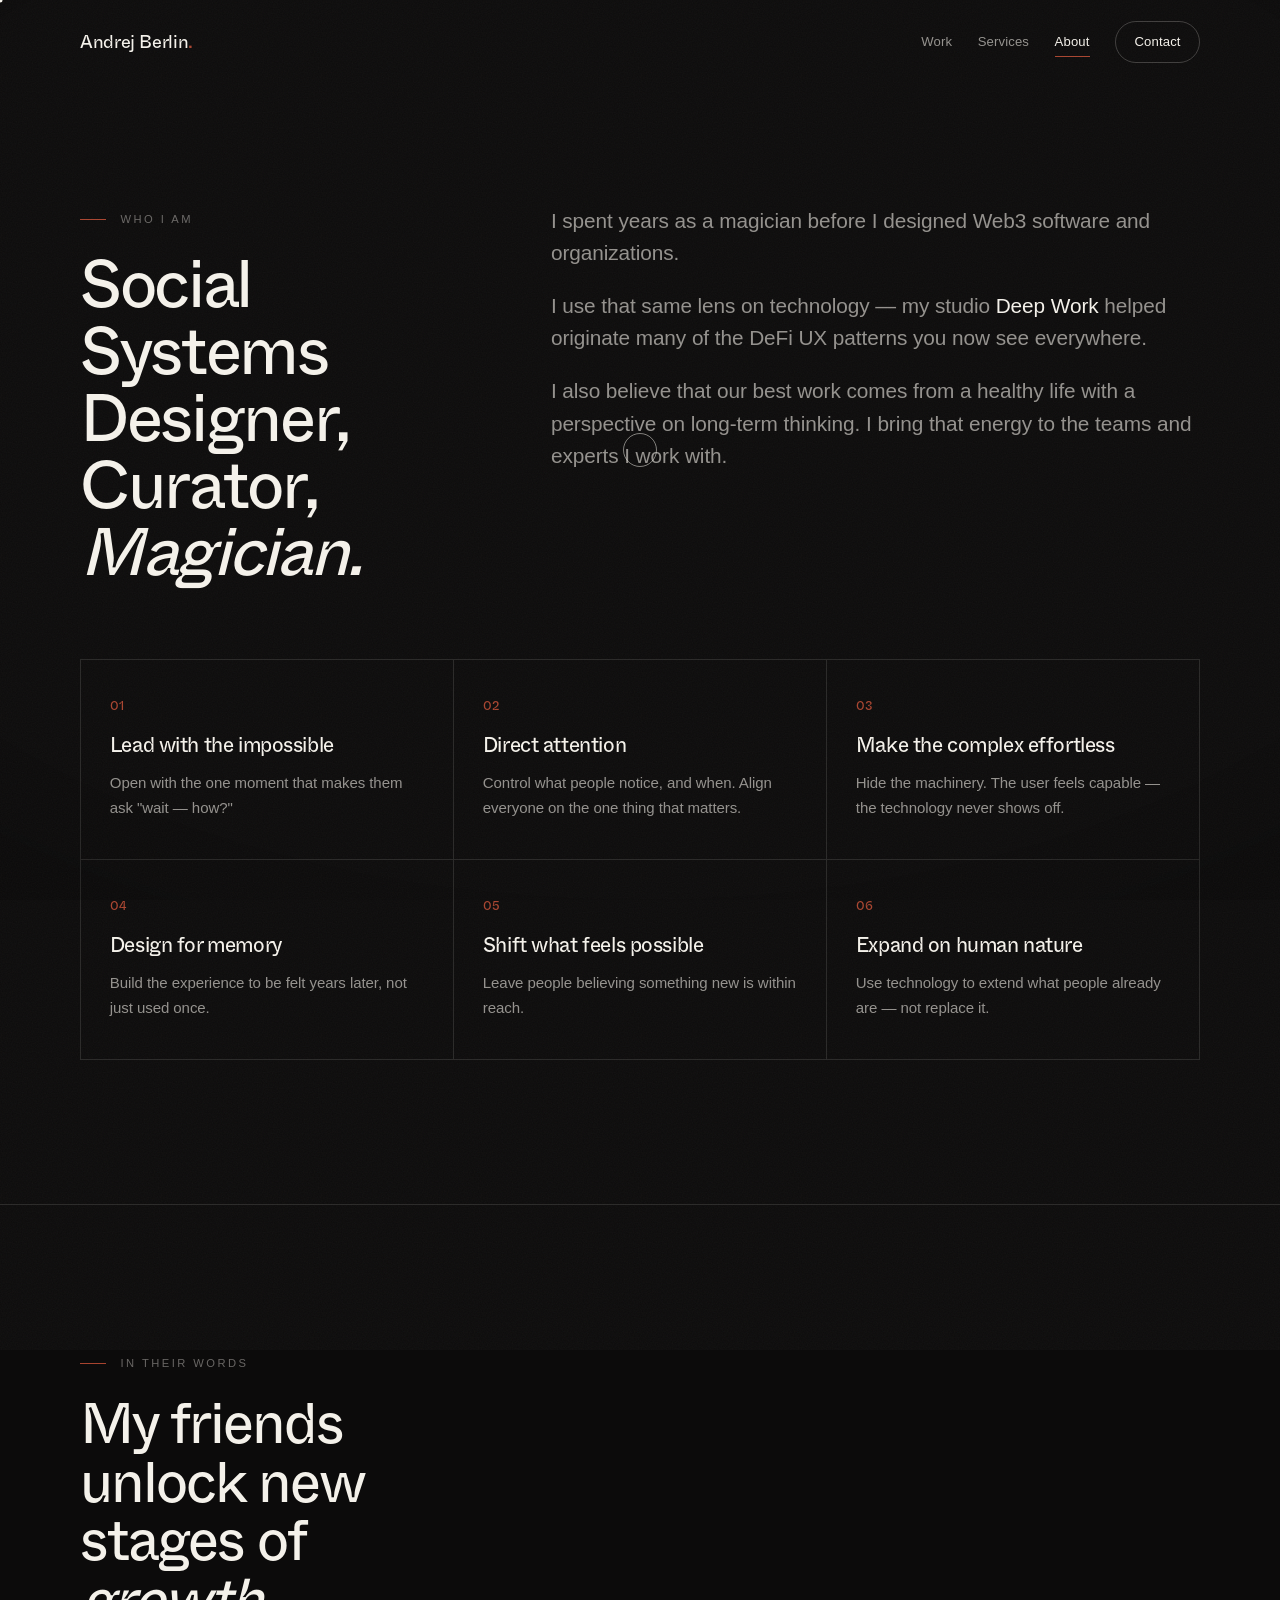
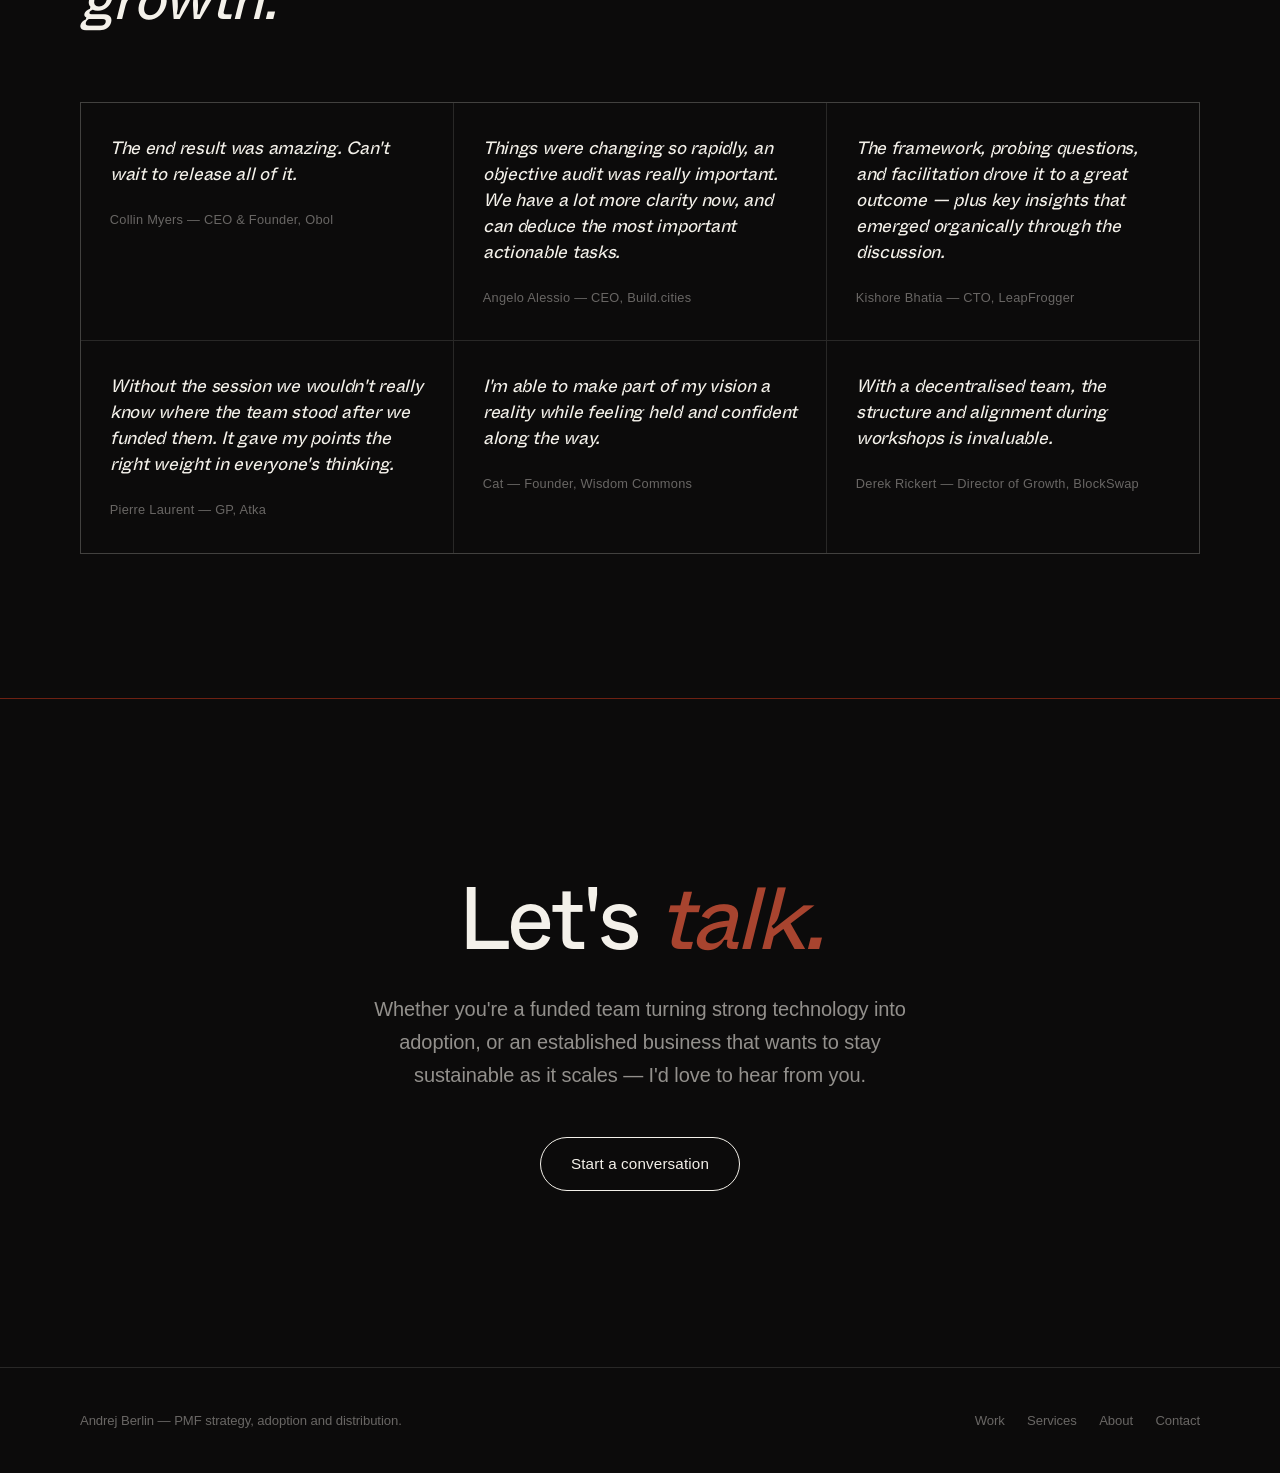
==== commit a5b27b1a: "Add internal-operations offering and Deep Work org case study Position organizational design as a se" ====
--- a/about.html
+++ b/about.html
@@ -5,7 +5,7 @@
   <meta name="viewport" content="width=device-width, initial-scale=1.0">
   <meta name="description" content="About Andrej Berlin — social systems strategist and experience designer, and the principles behind the work.">
   <title>About — Andrej Berlin</title>
-  <link rel="stylesheet" href="styles.css?v=20260611-building-card">
+  <link rel="stylesheet" href="styles.css?v=20260617-operations">
 </head>
 <body>
   <div class="grain" aria-hidden="true"></div>
@@ -126,7 +126,7 @@
     <section class="section final hairline-blood">
       <div class="wrap">
         <h2 class="reveal">Let's <span class="accent-blood">talk.</span></h2>
-        <p class="reveal">If you're a funded team with strong technology, I'd love to hear what you're building.</p>
+        <p class="reveal">Whether you're a funded team turning strong technology into adoption, or an established business that wants to stay sustainable as it scales — I'd love to hear from you.</p>
         <a class="button reveal" href="https://t.me/andrejberlin" target="_blank" rel="noopener">Start a conversation</a>
       </div>
     </section>
--- a/styles.css
+++ b/styles.css
@@ -691,6 +691,7 @@
 .client-link:hover .client-arrow { color: var(--fg); }
 
 .button-spaced { margin-top: 2.2rem; }
+.button + .button { margin-left: 0.8rem; }
 
 /* ---------- Services ---------- */
 .service-grid {
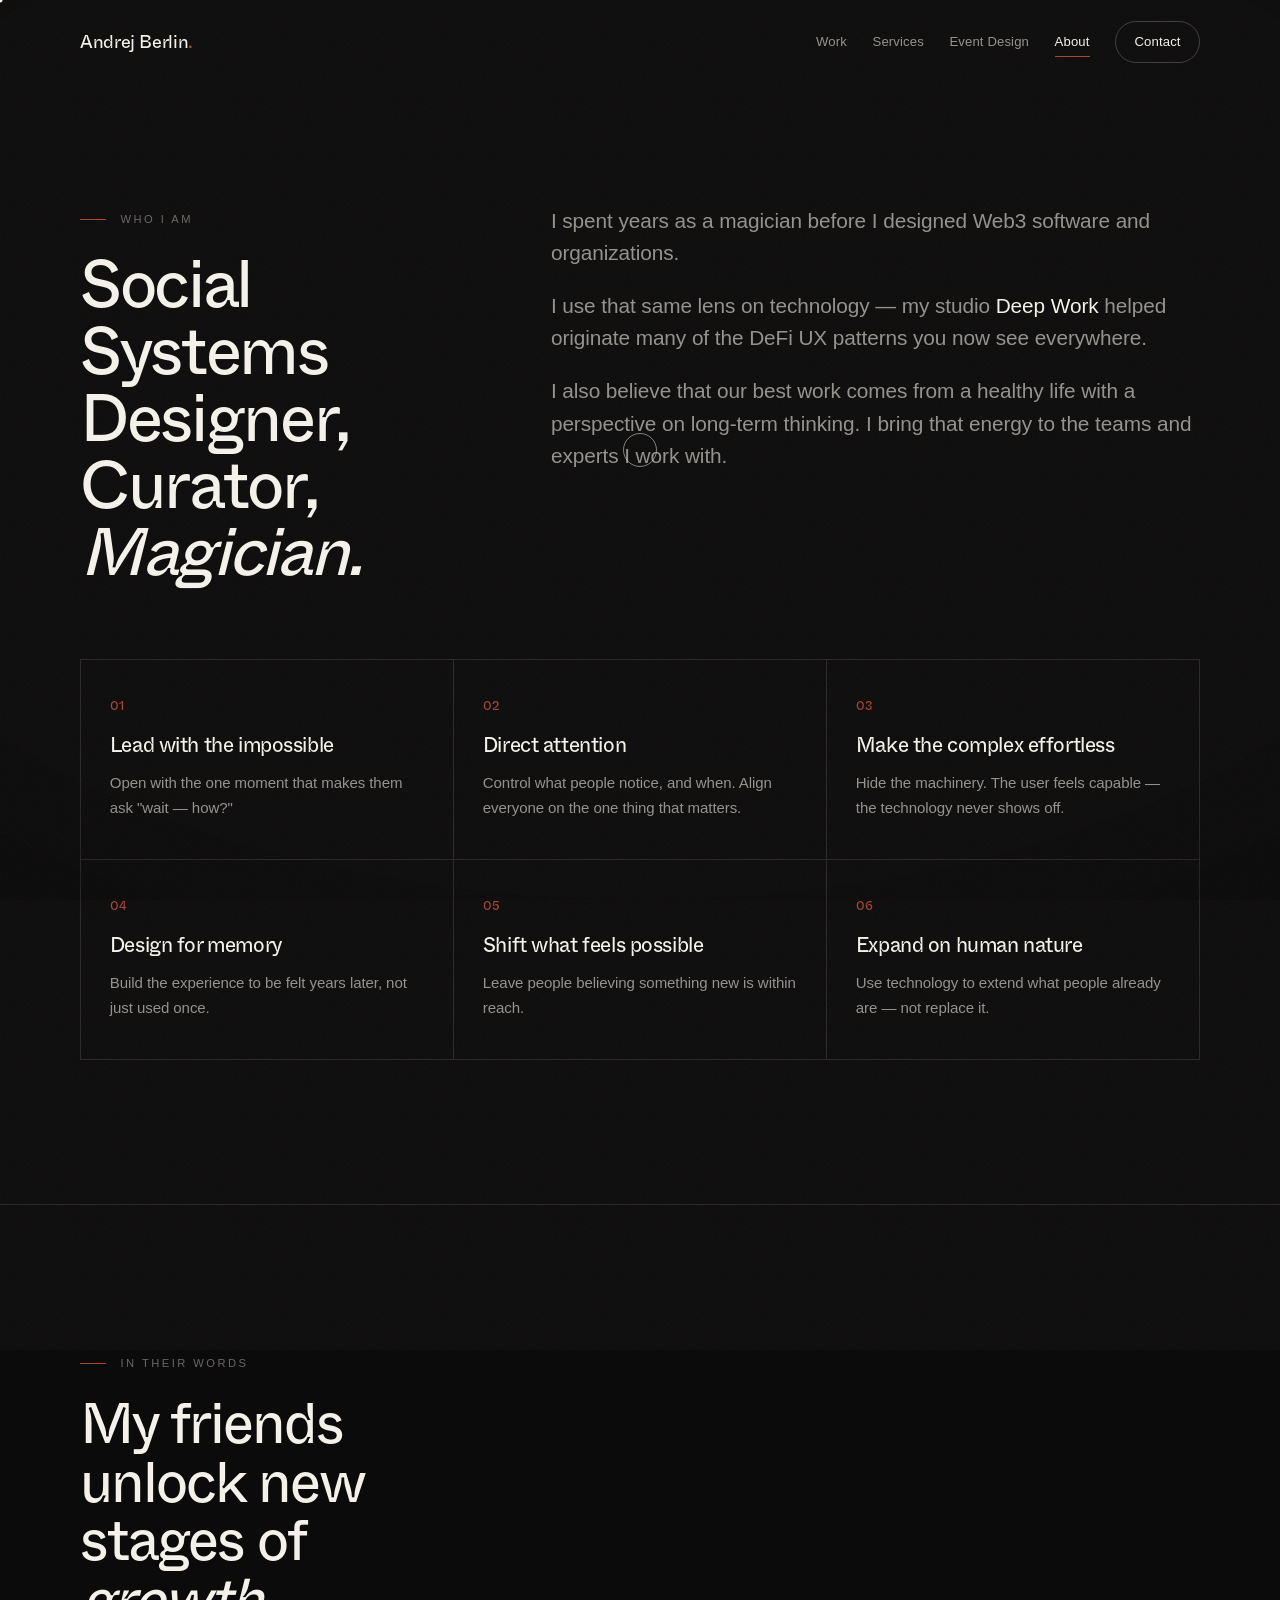
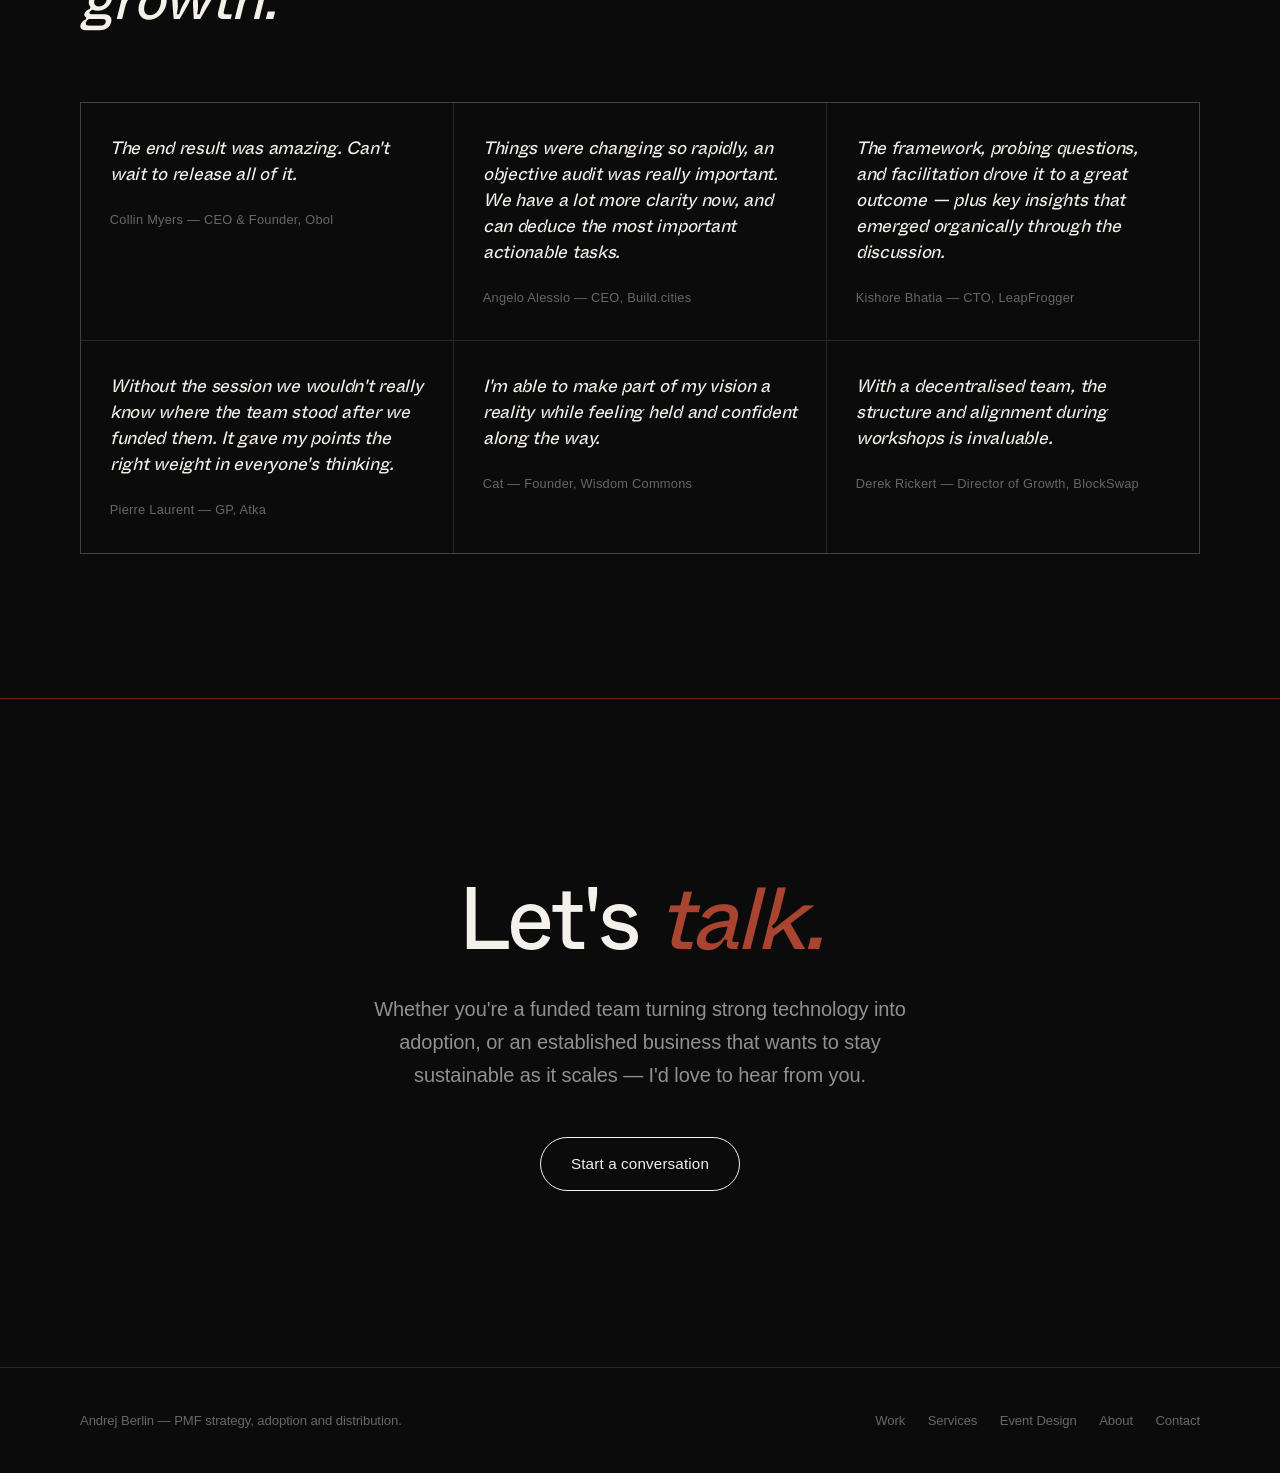
==== commit 2e9e0e9c: "Add event design page" ====
--- a/about.html
+++ b/about.html
@@ -19,6 +19,7 @@
       <div class="nav-links">
         <a href="work.html">Work</a>
         <a href="services.html">Services</a>
+        <a href="event-design.html">Event Design</a>
         <a href="about.html" aria-current="page">About</a>
         <a class="nav-cta" href="index.html#contact">Contact</a>
         <button class="nav-toggle" type="button" aria-label="Open menu" aria-expanded="false" aria-controls="mobile-menu">
@@ -30,6 +31,7 @@
       <div class="mobile-menu" id="mobile-menu">
         <a href="work.html">Work</a>
         <a href="services.html">Services</a>
+        <a href="event-design.html">Event Design</a>
         <a href="about.html" aria-current="page">About</a>
       </div>
     </div>
@@ -138,6 +140,7 @@
       <nav class="footer-links" aria-label="Footer">
         <a href="work.html">Work</a>
         <a href="services.html">Services</a>
+        <a href="event-design.html">Event Design</a>
         <a href="about.html">About</a>
         <a href="index.html#contact">Contact</a>
       </nav>
--- a/styles.css
+++ b/styles.css
@@ -707,6 +707,53 @@
   border-bottom: 1px solid var(--line);
 }
 
+/* ---------- Event Design ---------- */
+.event-copy {
+  max-width: 48rem;
+}
+.event-copy p:not(.lead):not(.pull) {
+  margin: 1.25rem 0 0;
+  font-size: 1rem;
+  line-height: 1.6;
+  color: var(--muted);
+}
+.event-card-grid {
+  display: grid;
+  grid-template-columns: repeat(3, 1fr);
+  margin-top: clamp(3rem, 6vw, 4.5rem);
+  border-top: 1px solid var(--line);
+  border-left: 1px solid var(--line);
+}
+.event-card {
+  min-height: 220px;
+  padding: 2rem 1.8rem 2.4rem;
+  border-right: 1px solid var(--line);
+  border-bottom: 1px solid var(--line);
+}
+.event-card h3 {
+  margin: 1rem 0 0;
+  font-size: 1.3rem;
+  font-weight: 500;
+  letter-spacing: -0.02em;
+  line-height: 1.15;
+}
+.event-card em {
+  display: block;
+  margin-top: 0.55rem;
+  font-size: 0.78rem;
+  font-style: normal;
+  letter-spacing: 0.04em;
+  color: var(--quiet);
+}
+.event-card p {
+  margin: 0.85rem 0 0;
+  font-size: 0.94rem;
+  color: var(--muted);
+}
+.event-biotech-grid {
+  grid-template-columns: repeat(4, 1fr);
+}
+
 /* ---------- About ---------- */
 .about-copy { max-width: 46rem; }
 .about-copy p {
@@ -883,6 +930,8 @@
   .principles,
   .client-grid,
   .service-grid,
+  .event-card-grid,
+  .event-biotech-grid,
   .quote-grid { grid-template-columns: repeat(2, 1fr); }
   .metric-grid { grid-template-columns: repeat(2, 1fr); gap: 0 0; }
   .metric { padding: 1.5rem 0; border-left: none; }
@@ -913,6 +962,8 @@
   .principles,
   .client-grid,
   .service-grid,
+  .event-card-grid,
+  .event-biotech-grid,
   .quote-grid { grid-template-columns: 1fr; }
   .client-building {
     grid-template-columns: 1fr;
